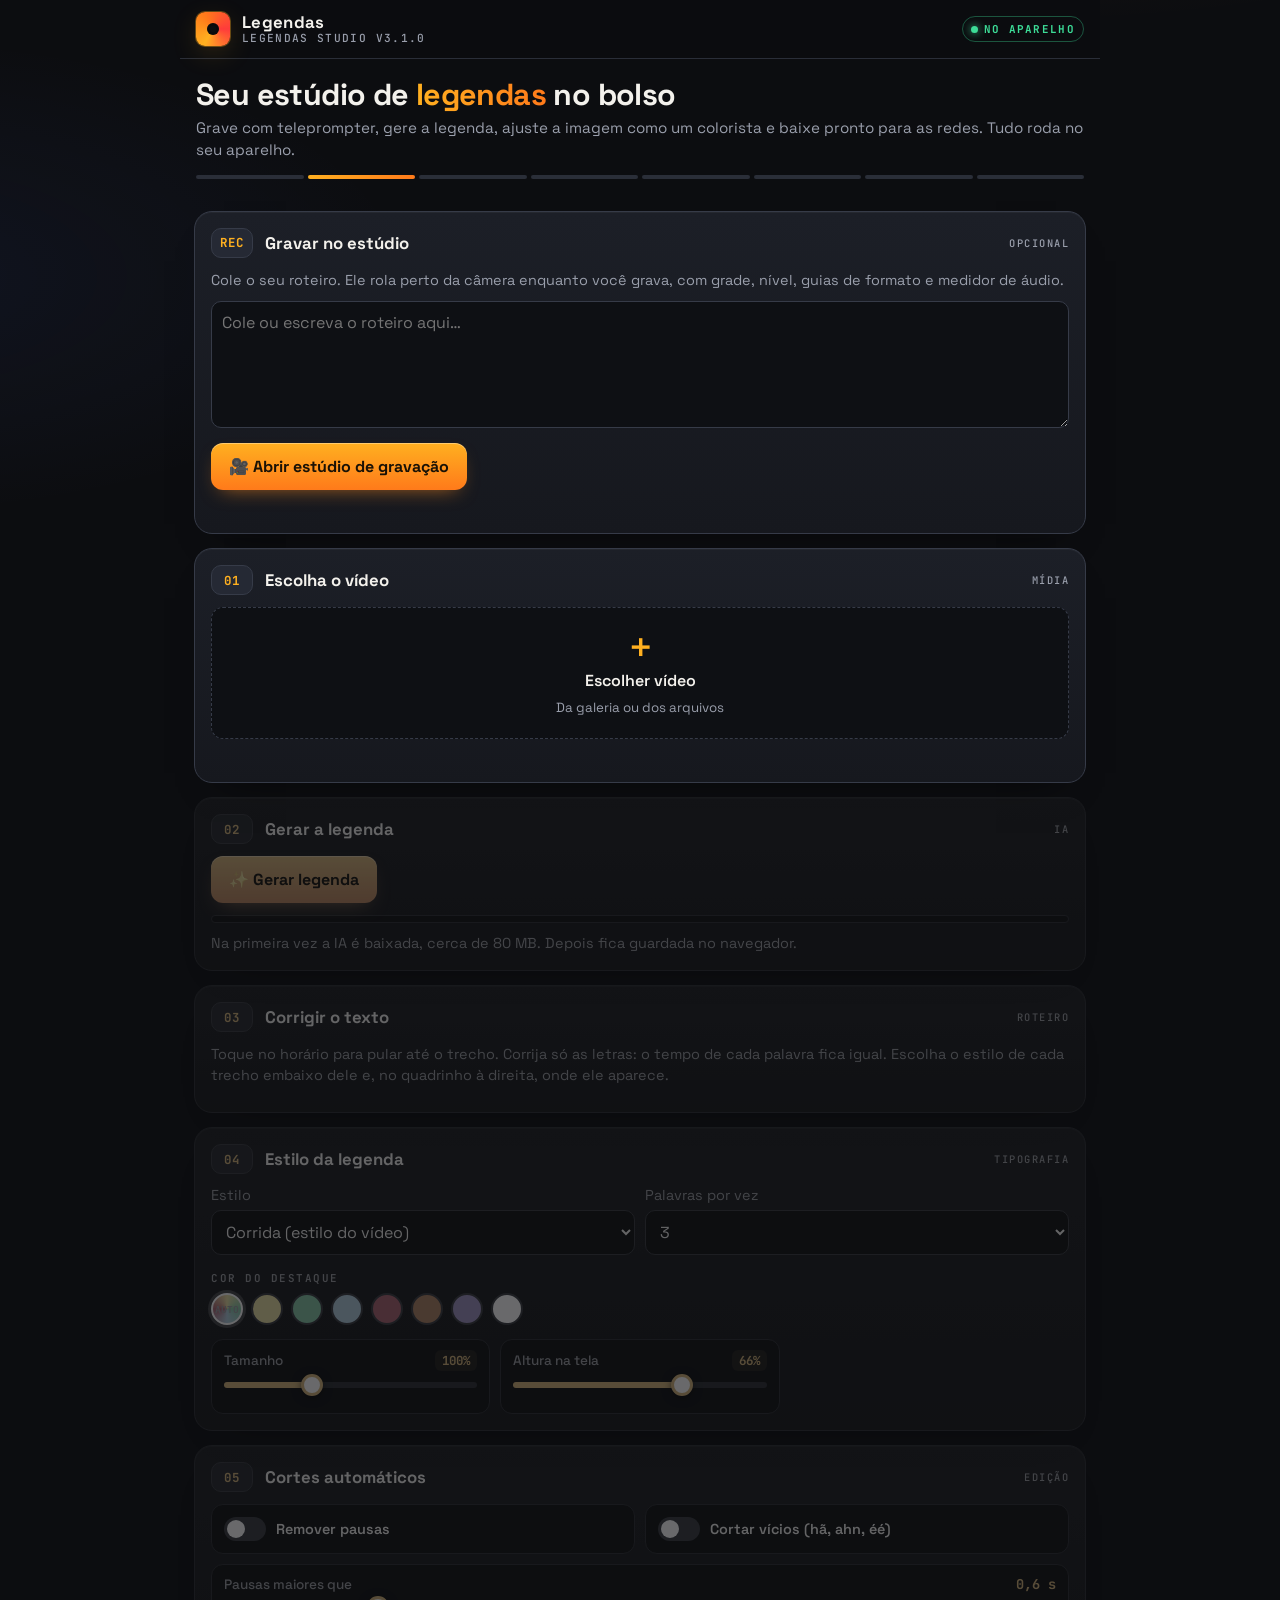
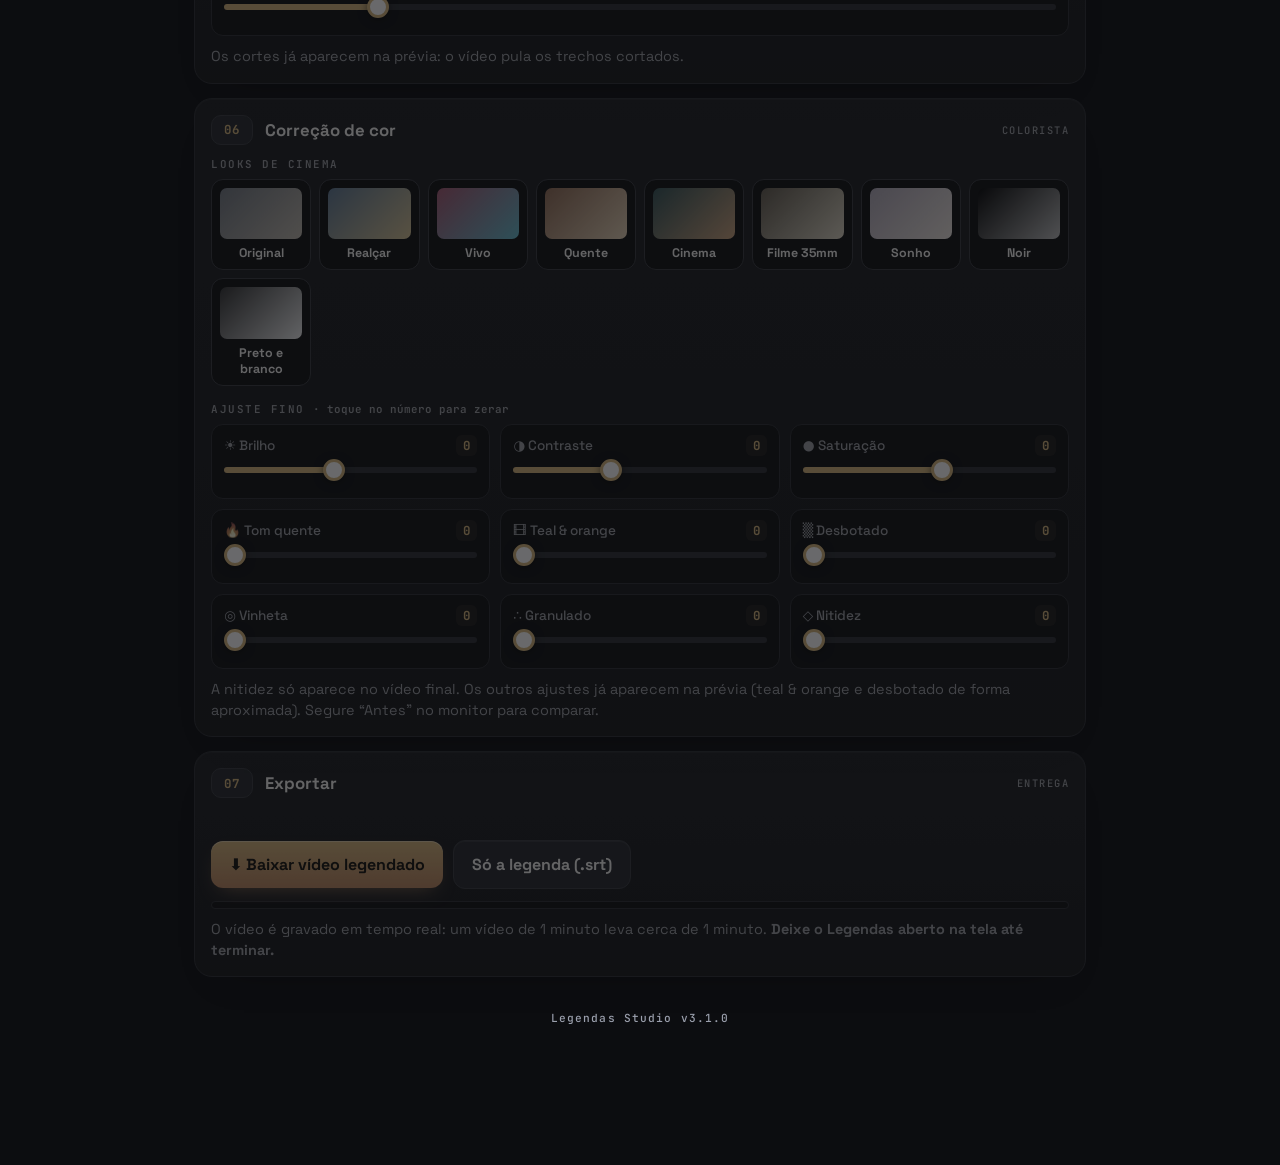
==== legendas/index.html @ b8e0fdf7 "v2.0.0: app focado em acompanhar os vídeos das clientes; cópia do Legendas que recebe o roteiro por " ====
<!DOCTYPE html>
<html lang="pt-BR">
<head>
<meta charset="UTF-8">
<meta name="viewport" content="width=device-width, initial-scale=1">
<title>Legendas Studio — legenda automática e estúdio de gravação</title>
<link rel="manifest" href="manifest.webmanifest">
<meta name="theme-color" content="#0c0d10">
<link rel="icon" type="image/png" href="icon-192.png">
<link rel="apple-touch-icon" href="apple-touch-icon.png">
<meta name="apple-mobile-web-app-capable" content="yes">
<meta name="mobile-web-app-capable" content="yes">
<meta name="apple-mobile-web-app-title" content="Legendas">
<link rel="preconnect" href="https://fonts.googleapis.com"><link rel="preconnect" href="https://fonts.gstatic.com" crossorigin>
<link href="https://fonts.googleapis.com/css2?family=Montserrat:wght@300;500;800;900&family=Playfair+Display:ital,wght@1,700&family=Bangers&display=swap" rel="stylesheet">
<link href="https://fonts.googleapis.com/css2?family=Space+Grotesk:wght@400;500;600;700&family=JetBrains+Mono:wght@500;700&display=swap" rel="stylesheet">
<style>
  :root{
    --bg:#0c0d10;--bg2:#121419;--card:#16181e;--card2:#1c1f27;--line:#2a2e38;--line2:#363b48;
    --txt:#f3f1ec;--mut:#9a9fac;--acc:#ffb020;--acc2:#ff7a1a;--rec:#ff3b3b;--ok:#3ddc97;--warn:#ffc65c;
    --deep:#0e1014;--sec:#252934;--glow:0 0 0 1px rgba(255,176,32,.35),0 8px 30px -8px rgba(255,176,32,.45);
    --mono:"JetBrains Mono",ui-monospace,monospace;--ui:"Space Grotesk",system-ui,sans-serif;
  }
  *{box-sizing:border-box;-webkit-tap-highlight-color:transparent}
  [hidden]{display:none !important}
  html{background:var(--bg)}
  body{margin:0;font-family:var(--ui);color:var(--txt);min-height:100vh;
    background:radial-gradient(1200px 500px at 80% -10%,rgba(255,140,30,.10),transparent 60%),radial-gradient(900px 400px at -10% 10%,rgba(80,120,255,.07),transparent 60%),var(--bg)}
  main{max-width:920px;margin:0 auto;padding:0 14px 120px}
  /* barra superior */
  .appbar{position:sticky;top:0;z-index:20;margin:0 -14px 14px;padding:12px 16px;display:flex;align-items:center;gap:12px;
    background:rgba(12,13,16,.82);backdrop-filter:blur(14px);-webkit-backdrop-filter:blur(14px);border-bottom:1px solid var(--line)}
  .logo{width:34px;height:34px;border-radius:9px;background:conic-gradient(from 210deg,var(--acc),var(--acc2),var(--rec),var(--acc));display:grid;place-items:center;box-shadow:var(--glow)}
  .logo i{width:12px;height:12px;border-radius:50%;background:var(--bg);box-shadow:0 0 0 3px rgba(0,0,0,.25) inset}
  .brand{flex:1;line-height:1.1}
  .brand b{font-size:1.05rem;letter-spacing:.02em}
  .brand small{display:block;color:var(--mut);font:500 .7rem var(--mono);letter-spacing:.12em;text-transform:uppercase}
  .live{font:700 .68rem var(--mono);letter-spacing:.12em;color:var(--ok);border:1px solid rgba(61,220,151,.35);padding:5px 8px;border-radius:999px;display:flex;gap:6px;align-items:center}
  .live:before{content:"";width:7px;height:7px;border-radius:50%;background:var(--ok);box-shadow:0 0 8px var(--ok)}
  .hero{padding:6px 2px 14px}
  .aviso{margin:0 0 8px;font-size:1rem;font-weight:600;color:var(--warn)}
  h1{font-size:1.9rem;line-height:1.05;margin:0 0 6px;letter-spacing:-.02em}
  h1 span{background:linear-gradient(90deg,var(--acc),var(--acc2));-webkit-background-clip:text;background-clip:text;color:transparent}
  .sub{color:var(--mut);margin:0;font-size:.95rem;line-height:1.45}
  /* linha do tempo das etapas */
  .rail{display:flex;gap:4px;margin:14px 0 18px}
  .rail i{flex:1;height:4px;border-radius:4px;background:var(--line);transition:background .4s}
  .rail i.on{background:linear-gradient(90deg,var(--acc),var(--acc2))}
  .rail i.ok{background:var(--ok)}
  /* cartões */
  .card{position:relative;background:linear-gradient(180deg,var(--card2),var(--card));border:1px solid var(--line);border-radius:18px;padding:16px;margin-bottom:14px;
    box-shadow:0 1px 0 rgba(255,255,255,.04) inset,0 20px 40px -30px rgba(0,0,0,.9);transition:opacity .3s,transform .3s,border-color .3s}
  .card:not(.locked):not(.done){border-color:var(--line2)}
  .step{display:flex;align-items:center;gap:12px;font-weight:700;font-size:1.05rem;margin-bottom:12px}
  .num{background:var(--sec);color:var(--acc);border:1px solid var(--line2);border-radius:10px;min-width:42px;height:30px;padding:0 8px;display:grid;place-items:center;font:700 .78rem var(--mono);letter-spacing:.06em;flex:none}
  .step em{margin-left:auto;font:500 .65rem var(--mono);letter-spacing:.14em;color:var(--mut);font-style:normal;text-transform:uppercase}
  .done .num{background:rgba(61,220,151,.12);color:var(--ok);border-color:rgba(61,220,151,.35)}
  .done .step em{color:var(--ok)}
  .locked{opacity:.38;pointer-events:none;filter:saturate(.4)}
  /* botões */
  button,.filebtn{font-family:var(--ui);background:linear-gradient(180deg,var(--acc),var(--acc2));color:#1a1206;border:0;border-radius:12px;padding:13px 18px;font-size:1rem;font-weight:700;cursor:pointer;display:inline-flex;align-items:center;gap:8px;justify-content:center;
    box-shadow:0 8px 20px -10px rgba(255,140,30,.7),0 1px 0 rgba(255,255,255,.35) inset;transition:transform .12s,filter .2s}
  button:active,.filebtn:active{transform:scale(.97)}
  button.sec{background:var(--sec);color:var(--txt);box-shadow:0 1px 0 rgba(255,255,255,.06) inset;border:1px solid var(--line2)}
  button.ghost{background:transparent;color:var(--mut);border:1px solid var(--line2);box-shadow:none;padding:8px 12px;font-size:.85rem}
  button:disabled{opacity:.5;cursor:default}
  .filebtn{width:100%;padding:22px;border:1.5px dashed var(--line2);background:var(--deep);color:var(--txt);box-shadow:none;flex-direction:column;font-weight:600}
  .filebtn b{font-size:2rem;line-height:1;color:var(--acc)}
  .filebtn small{color:var(--mut);font-weight:400}
  input[type=file]{display:none}
  select{font-family:var(--ui);background:var(--deep);color:var(--txt);border:1px solid var(--line2);border-radius:10px;padding:10px;font-size:1rem;width:100%;margin-top:6px}
  /* sliders personalizados */
  input[type=range]{-webkit-appearance:none;appearance:none;background:transparent;height:28px;width:100%;margin:0}
  input[type=range]::-webkit-slider-runnable-track{height:6px;border-radius:6px;background:linear-gradient(90deg,var(--acc) 0 var(--p,50%),var(--line) var(--p,50%) 100%)}
  input[type=range]::-moz-range-track{height:6px;border-radius:6px;background:linear-gradient(90deg,var(--acc) 0 var(--p,50%),var(--line) var(--p,50%) 100%)}
  input[type=range]::-webkit-slider-thumb{-webkit-appearance:none;width:22px;height:22px;margin-top:-8px;border-radius:50%;background:#fff;border:3px solid var(--acc);box-shadow:0 2px 8px rgba(0,0,0,.6)}
  input[type=range]::-moz-range-thumb{width:16px;height:16px;border-radius:50%;background:#fff;border:3px solid var(--acc)}
  .ctl{display:block;background:var(--deep);border:1px solid var(--line);border-radius:12px;padding:10px 12px}
  .ctl .hd{display:flex;justify-content:space-between;align-items:center;font-size:.85rem;color:var(--mut);font-weight:500}
  .ctl output{font:700 .78rem var(--mono);color:var(--acc);background:rgba(255,176,32,.08);padding:2px 7px;border-radius:6px;cursor:pointer}
  .grid2{display:grid;grid-template-columns:repeat(auto-fill,minmax(220px,1fr));gap:10px}
  .row{display:flex;flex-wrap:wrap;gap:10px;align-items:center}
  label{color:var(--mut);font-size:.9rem}
  .fld{display:block;flex:1;min-width:140px}
  /* monitor */
  .stage{position:relative;background:#000;border-radius:14px;overflow:hidden;margin-top:14px;border:1px solid var(--line2)}
  video{width:100%;display:block;max-height:60vh}
  #capCv,.ovl{position:absolute;pointer-events:none}
  .monbar{display:flex;gap:6px;flex-wrap:wrap;margin-top:10px}
  .chip{font:600 .72rem var(--mono);letter-spacing:.06em;text-transform:uppercase;background:var(--deep);color:var(--mut);border:1px solid var(--line2);border-radius:999px;padding:8px 11px;box-shadow:none}
  .chip.sel{color:#1a1206;background:var(--acc);border-color:var(--acc)}
  .chip.hold{color:var(--txt)}
  .tc{position:absolute;left:10px;top:10px;font:700 .75rem var(--mono);background:rgba(0,0,0,.6);color:#fff;padding:4px 8px;border-radius:6px;pointer-events:none;letter-spacing:.06em}
  #histo{position:absolute;right:10px;top:10px;width:120px;height:56px;background:rgba(0,0,0,.55);border-radius:6px;pointer-events:none;border:1px solid rgba(255,255,255,.12)}
  .g3{background-image:linear-gradient(90deg,transparent calc(33.33% - .5px),rgba(255,255,255,.45) calc(33.33% - .5px) calc(33.33% + .5px),transparent 0,transparent calc(66.66% - .5px),rgba(255,255,255,.45) calc(66.66% - .5px) calc(66.66% + .5px),transparent 0),
    linear-gradient(transparent calc(33.33% - .5px),rgba(255,255,255,.45) calc(33.33% - .5px) calc(33.33% + .5px),transparent 0,transparent calc(66.66% - .5px),rgba(255,255,255,.45) calc(66.66% - .5px) calc(66.66% + .5px),transparent 0)}
  .safe:before,.safe:after{content:"";position:absolute;border:1px dashed rgba(255,255,255,.5)}
  .safe:before{inset:5%}.safe:after{inset:10%;border-color:rgba(255,176,32,.6)}
  .social{background:linear-gradient(90deg,transparent 84%,rgba(255,59,59,.28) 84%),linear-gradient(transparent 80%,rgba(255,59,59,.28) 80%),linear-gradient(rgba(255,59,59,.2) 0 9%,transparent 9%)}
  .social span{position:absolute;right:2%;bottom:2%;font:700 9px var(--mono);color:#fff;background:rgba(255,59,59,.8);padding:2px 5px;border-radius:4px}
  #fxVig{background:radial-gradient(ellipse at center,transparent 45%,rgba(0,0,0,.9) 100%)}
  #fxFade{background:#3a3a3a;mix-blend-mode:lighten}
  #fxTone{background:linear-gradient(180deg,#ff9a3c,#00a6b4);mix-blend-mode:soft-light}
  #fxGrain{mix-blend-mode:overlay}
  /* trechos */
  .seg{display:grid;grid-template-columns:auto 1fr auto !important;gap:10px;align-items:start;padding:10px;border:1px solid transparent;border-radius:12px;margin-bottom:4px;transition:background .2s,border-color .2s}
  .seg.on{background:rgba(255,176,32,.06);border-color:rgba(255,176,32,.3)}
  .seg.on textarea{border-color:var(--acc)}
  .t{color:var(--acc);font:700 .75rem var(--mono);background:rgba(255,176,32,.08);padding:6px 7px;border-radius:7px;box-shadow:none;border:0}
  .segStyle{margin-top:6px;font-size:.82rem;padding:6px;color:var(--mut)}
  .segStyle.own{color:#fff;border-color:var(--acc)}
  .pq{display:grid;grid-template-columns:repeat(3,14px);grid-template-rows:repeat(3,18px);gap:2px;padding:3px;border:1px solid var(--line2);border-radius:7px;background:var(--deep)}
  .pq b{background:var(--sec);border-radius:2px;cursor:pointer}
  .pq b.sel{background:var(--acc)}
  .pq.padrao b.mid{background:#6a5530}
  #segs{max-height:52vh;overflow:auto;margin:0 -6px;padding:0 6px}
  textarea{width:100%;background:var(--deep);color:var(--txt);border:1px solid var(--line2);border-radius:10px;padding:10px;font-size:1rem;font-family:inherit;resize:vertical;min-height:2.6em}
  textarea:focus,select:focus{outline:none;border-color:var(--acc);box-shadow:0 0 0 3px rgba(255,176,32,.15)}
  /* progresso */
  .bar{height:8px;background:var(--deep);border-radius:8px;overflow:hidden;margin-top:12px;border:1px solid var(--line)}
  .bar i{display:block;height:100%;width:0;background:linear-gradient(90deg,var(--acc),var(--acc2));transition:width .2s;box-shadow:0 0 12px var(--acc)}
  .msg{color:var(--mut);margin-top:10px;font-size:.9rem;min-height:1.2em;line-height:1.45}
  .warn{color:var(--warn)}
  label.chk{display:flex;align-items:center;gap:10px;color:var(--txt);font-weight:600;background:var(--deep);border:1px solid var(--line);border-radius:12px;padding:12px;flex:1;min-width:220px}
  label.chk input{appearance:none;-webkit-appearance:none;width:42px;height:24px;border-radius:24px;background:var(--line2);position:relative;transition:background .2s;flex:none;margin:0}
  label.chk input:after{content:"";position:absolute;top:3px;left:3px;width:18px;height:18px;border-radius:50%;background:#fff;transition:transform .2s}
  label.chk input:checked{background:var(--acc)}
  label.chk input:checked:after{transform:translateX(18px)}
  /* looks */
  #presets{display:grid;grid-template-columns:repeat(auto-fill,minmax(92px,1fr));gap:8px}
  button.pre{flex-direction:column;padding:8px;font-size:.78rem;gap:6px;background:var(--deep);border:1px solid var(--line2);color:var(--txt);box-shadow:none}
  button.pre:before{content:"";display:block;width:100%;aspect-ratio:16/10;border-radius:7px;background:var(--sw,linear-gradient(135deg,#555,#999))}
  button.pre.sel{border-color:var(--acc);box-shadow:var(--glow);background:var(--deep);color:var(--acc)}
  .sw{display:flex;gap:8px;flex-wrap:wrap;margin-top:8px}
  .sw b{width:32px;height:32px;border-radius:50%;cursor:pointer;border:2px solid var(--line2);display:grid;place-items:center;font:700 .6rem var(--mono);color:var(--mut)}
  .sw b.sel{border-color:#fff;box-shadow:0 0 0 3px rgba(255,255,255,.18)}
  .sect{font:600 .68rem var(--mono);letter-spacing:.14em;text-transform:uppercase;color:var(--mut);margin:16px 0 8px}
  #recover{margin-top:10px;background:var(--ok);width:100%}
  footer{color:var(--mut);text-align:center;font:500 .7rem var(--mono);letter-spacing:.1em;padding:20px}
  /* ===== estúdio / teleprompter ===== */
  #tp{position:fixed;inset:0;background:#000;z-index:50;display:none;font-family:var(--ui)}
  #tp.open{display:block}
  #tpCam{position:absolute;inset:0;width:100%;height:100%;object-fit:cover;transform:scaleX(-1);max-height:none;transition:filter .2s}
  #tp.nomirror #tpCam{transform:none}
  #tp:after{content:"";position:absolute;inset:0;border:0 solid var(--rec);pointer-events:none;transition:border-width .2s}
  #tp.rec:after{border-width:5px;box-shadow:inset 0 0 40px rgba(255,59,59,.4)}
  #tpGuides{position:absolute;inset:0;pointer-events:none}
  #tpFrame{position:absolute;left:50%;top:50%;transform:translate(-50%,-50%);border:2px solid rgba(255,176,32,.9);box-shadow:0 0 0 100vmax rgba(0,0,0,.45);display:none;pointer-events:none}
  #tpLevel{position:absolute;left:50%;top:62%;width:46%;height:0;border-top:2px solid rgba(255,255,255,.7);transform:translateX(-50%);display:none;pointer-events:none;transition:border-color .2s}
  #tpLevel.ok{border-color:var(--ok);box-shadow:0 0 10px var(--ok)}
  #tpLevel:before{content:"";position:absolute;left:-14px;right:-14px;top:-2px;border-top:2px dashed rgba(255,255,255,.25)}
  #tpView{position:absolute;left:0;right:0;top:0;height:42%;overflow:hidden;background:linear-gradient(rgba(0,0,0,.82) 70%,rgba(0,0,0,0));cursor:pointer}
  #tpText{position:absolute;left:6%;right:6%;top:0;color:#fff;font-weight:700;line-height:1.35;white-space:pre-wrap;will-change:transform}
  #tp.tpmirror #tpText{transform-origin:center}
  #tpLine{position:absolute;left:0;right:0;top:30%;border-top:2px solid rgba(255,176,32,.9);pointer-events:none}
  #tpLine:before{content:"";position:absolute;left:0;top:-7px;border:6px solid transparent;border-left:10px solid var(--acc)}
  .hud{position:absolute;left:10px;right:10px;top:43%;display:flex;justify-content:space-between;align-items:center;pointer-events:none;gap:8px}
  .hud .pill{font:700 .72rem var(--mono);background:rgba(0,0,0,.55);backdrop-filter:blur(8px);color:#fff;padding:6px 9px;border-radius:8px;letter-spacing:.06em;display:flex;align-items:center;gap:6px}
  #tpTime{position:static;transform:none;color:#fff;background:var(--rec);padding:6px 10px;border-radius:8px;font:700 .8rem var(--mono);display:none}
  #tpTime:before{content:"● REC ";animation:blink 1s steps(2) infinite}
  @keyframes blink{50%{opacity:.2}}
  #tpVu{display:flex;gap:2px;align-items:flex-end;height:14px}
  #tpVu i{width:4px;background:var(--ok);border-radius:1px;height:20%;transition:height .06s}
  #tpVu i:nth-child(n+7){background:var(--warn)}#tpVu i:nth-child(n+9){background:var(--rec)}
  #tpCount{position:absolute;inset:0;display:none;place-items:center;font:900 32vmin var(--ui);color:#fff;text-shadow:0 0 40px rgba(0,0,0,.8);pointer-events:none}
  #tpBar{position:absolute;left:0;right:0;bottom:0;padding:14px 18px calc(18px + env(safe-area-inset-bottom));display:grid;grid-template-columns:1fr auto 1fr;align-items:center;background:linear-gradient(rgba(0,0,0,0),rgba(0,0,0,.85) 45%)}
  .rnd{width:52px;height:52px;border-radius:50%;padding:0;background:rgba(255,255,255,.12);backdrop-filter:blur(10px);color:#fff;font-size:1.3rem;box-shadow:none;border:1px solid rgba(255,255,255,.18)}
  .rnd.sel{background:var(--acc);color:#1a1206}
  .side{display:flex;gap:10px}.side.r{justify-content:flex-end}
  #tpRec{width:78px;height:78px;border-radius:50%;padding:0;font-size:0;background:transparent;border:4px solid #fff;box-shadow:none;position:relative}
  #tpRec:after{content:"";position:absolute;inset:6px;border-radius:50%;background:var(--rec);transition:all .2s}
  #tpRec.on:after{inset:20px;border-radius:6px}
  #tpRec.on{background:transparent;color:transparent}
  #tpSheet{position:absolute;left:10px;right:10px;bottom:118px;max-height:46vh;overflow:auto;background:rgba(18,20,25,.92);backdrop-filter:blur(16px);border:1px solid var(--line2);border-radius:18px;padding:14px;display:none}
  #tpSheet.open{display:block}
  #tpSheet .ctl{background:rgba(0,0,0,.3)}
  #tpSheet .grid2{grid-template-columns:1fr 1fr}
  #tpDone{position:absolute;inset:0;background:rgba(8,9,12,.95);display:none;flex-direction:column;align-items:center;justify-content:center;gap:14px;padding:20px}
  #tpDone video{max-height:55vh;width:auto;max-width:100%;border-radius:14px;border:1px solid var(--line2)}
  #tpDone .row{justify-content:center}
</style>

</head>
<body>
<main>
  <header class="appbar">
    <div class="logo"><i></i></div>
    <div class="brand"><b>Legendas</b><small data-versao>Studio</small></div>
    <span class="live">NO APARELHO</span>
  </header>

  <div class="hero">
    <h1>Seu estúdio de <span>legendas</span> no bolso</h1>
    <p class="sub">Grave com teleprompter, gere a legenda, ajuste a imagem como um colorista e baixe pronto para as redes. Tudo roda no seu aparelho.</p>
    <div class="rail" id="rail"><i></i><i></i><i></i><i></i><i></i><i></i><i></i><i></i></div>
  </div>

  <section class="card" id="c0">
    <div class="step"><span class="num">REC</span> Gravar no estúdio <em>Opcional</em></div>
    <div class="msg" style="margin-top:0;margin-bottom:10px">Cole o seu roteiro. Ele rola perto da câmera enquanto você grava, com grade, nível, guias de formato e medidor de áudio.</div>
    <textarea id="tpScript" rows="5" placeholder="Cole ou escreva o roteiro aqui…"></textarea>
    <div class="row" style="margin-top:10px"><button id="tpOpen">🎥 Abrir estúdio de gravação</button><span class="msg" id="tpWords" style="margin:0"></span></div>
    <div class="msg" id="m0"></div>
  </section>

  <section class="card" id="c1">
    <div class="step"><span class="num">01</span> Escolha o vídeo <em>Mídia</em></div>
    <label class="filebtn" for="file"><b>＋</b>Escolher vídeo<small>Da galeria ou dos arquivos</small></label>
    <input type="file" id="file" accept="video/*">
    <div class="msg" id="m1"></div>
    <button id="recover" hidden>Recuperar a legenda que você já fez neste vídeo</button>
    <div class="stage" id="stage" hidden>
      <video id="vid" controls playsinline></video>
      <div class="ovl" id="fxTone"></div>
      <div class="ovl" id="fxFade"></div>
      <div class="ovl" id="fxVig"></div>
      <canvas class="ovl" id="fxGrain" width="160" height="160"></canvas>
      <div class="ovl g3" id="ovGrid" hidden></div>
      <div class="ovl safe" id="ovSafe" hidden></div>
      <div class="ovl social" id="ovSocial" hidden><span>ÁREA DOS BOTÕES DA REDE</span></div>
      <canvas id="capCv"></canvas>
      <div class="tc" id="tc">00:00:00:00</div>
      <canvas id="histo" width="120" height="56" hidden></canvas>
    </div>
    <div class="monbar" id="monbar" hidden>
      <button class="chip" data-ov="ovGrid">Grade</button>
      <button class="chip" data-ov="ovSafe">Área segura</button>
      <button class="chip" data-ov="ovSocial">Zona das redes</button>
      <button class="chip" data-ov="histo">Histograma</button>
      <button class="chip hold" id="cmpBtn">◐ Segure: antes</button>
      <button class="chip" id="frameBtn">📸 Foto do quadro</button>
    </div>
  </section>

  <section class="card locked" id="c2">
    <div class="step"><span class="num">02</span> Gerar a legenda <em>IA</em></div>
    <div class="row">
      <input type="hidden" id="model" value="onnx-community/whisper-base_timestamped">
      <button id="go">✨ Gerar legenda</button>
    </div>
    <div class="bar"><i id="bar"></i></div>
    <div class="msg" id="m2">Na primeira vez a IA é baixada, cerca de 80 MB. Depois fica guardada no navegador.</div>
  </section>

  <section class="card locked" id="c3">
    <div class="step"><span class="num">03</span> Corrigir o texto <em>Roteiro</em></div>
    <div class="msg" style="margin-top:0;margin-bottom:10px">Toque no horário para pular até o trecho. Corrija só as letras: o tempo de cada palavra fica igual. Escolha o estilo de cada trecho embaixo dele e, no quadrinho à direita, onde ele aparece.</div>
    <div id="segs"></div>
  </section>

  <section class="card locked" id="c4">
    <div class="step"><span class="num">04</span> Estilo da legenda <em>Tipografia</em></div>
    <div class="row">
      <label class="fld">Estilo <select id="style"></select></label>
      <label class="fld">Palavras por vez
        <select id="per"><option>1</option><option>2</option><option selected>3</option><option>4</option><option>6</option></select>
      </label>
    </div>
    <div class="sect">Cor do destaque</div>
    <select id="accent" hidden>
      <option value="">Do estilo</option><option value="#ffe14d">Amarelo</option><option value="#3ee08f">Verde</option>
      <option value="#8fd3ff">Azul</option><option value="#ff4d6d">Rosa</option><option value="#e8782a">Laranja</option>
      <option value="#a98bff">Roxo</option><option value="#ffffff">Branco</option>
    </select>
    <div class="sw" id="accentSw"></div>
    <div class="grid2" style="margin-top:14px">
      <label class="ctl"><span class="hd">Tamanho <output></output></span><input type="range" id="size" min="50" max="200" value="100" data-u="%"></label>
      <label class="ctl"><span class="hd">Altura na tela <output></output></span><input type="range" id="pos" min="10" max="92" value="66" data-u="%"></label>
    </div>
  </section>

  <section class="card locked" id="c5">
    <div class="step"><span class="num">05</span> Cortes automáticos <em>Edição</em></div>
    <div class="row">
      <label class="chk"><input type="checkbox" id="cutPause"> Remover pausas</label>
      <label class="chk"><input type="checkbox" id="cutFill"> Cortar vícios (hã, ahn, éé)</label>
    </div>
    <label class="ctl" style="margin-top:10px"><span class="hd">Pausas maiores que <b id="cutThrTxt" style="color:var(--acc);font-family:var(--mono)">0,6 s</b></span><input type="range" id="cutThr" min="3" max="20" value="6"></label>
    <div class="msg" id="m5">Os cortes já aparecem na prévia: o vídeo pula os trechos cortados.</div>
  </section>

  <section class="card locked" id="c6">
    <div class="step"><span class="num">06</span> Correção de cor <em>Colorista</em></div>
    <div class="sect" style="margin-top:0">Looks de cinema</div>
    <div id="presets">
      <button class="pre" data-p="natural" style="--sw:linear-gradient(135deg,#6b7a8f,#c9b79c)">Original</button>
      <button class="pre" data-p="auto" style="--sw:linear-gradient(135deg,#3f7fbf,#f2c14e)">Realçar</button>
      <button class="pre" data-p="vivo" style="--sw:linear-gradient(135deg,#ff3d7f,#00d4ff)">Vivo</button>
      <button class="pre" data-p="quente" style="--sw:linear-gradient(135deg,#c0632b,#ffd08a)">Quente</button>
      <button class="pre" data-p="cinema" style="--sw:linear-gradient(135deg,#0f5d66,#ff9a3c)">Cinema</button>
      <button class="pre" data-p="filme" style="--sw:linear-gradient(135deg,#6e5a3c,#e8d6a8)">Filme 35mm</button>
      <button class="pre" data-p="sonho" style="--sw:linear-gradient(135deg,#b8a5c9,#f6e3d3)">Sonho</button>
      <button class="pre" data-p="noir" style="--sw:linear-gradient(135deg,#050505,#bdbdbd)">Noir</button>
      <button class="pre" data-p="pb" style="--sw:linear-gradient(135deg,#333,#eee)">Preto e branco</button>
    </div>
    <div class="sect">Ajuste fino <span style="text-transform:none;letter-spacing:0">· toque no número para zerar</span></div>
    <div class="grid2">
      <label class="ctl"><span class="hd">☀ Brilho <output></output></span><input type="range" id="fxB" min="70" max="140" value="100" data-z="100"></label>
      <label class="ctl"><span class="hd">◑ Contraste <output></output></span><input type="range" id="fxC" min="70" max="150" value="100" data-z="100"></label>
      <label class="ctl"><span class="hd">● Saturação <output></output></span><input type="range" id="fxS" min="0" max="180" value="100" data-z="100"></label>
      <label class="ctl"><span class="hd">🔥 Tom quente <output></output></span><input type="range" id="fxW" min="0" max="40" value="0" data-z="0"></label>
      <label class="ctl"><span class="hd">🎞 Teal &amp; orange <output></output></span><input type="range" id="fxT" min="0" max="100" value="0" data-z="0"></label>
      <label class="ctl"><span class="hd">▒ Desbotado <output></output></span><input type="range" id="fxF" min="0" max="100" value="0" data-z="0"></label>
      <label class="ctl"><span class="hd">◎ Vinheta <output></output></span><input type="range" id="fxV" min="0" max="100" value="0" data-z="0"></label>
      <label class="ctl"><span class="hd">∴ Granulado <output></output></span><input type="range" id="fxG" min="0" max="100" value="0" data-z="0"></label>
      <label class="ctl"><span class="hd">◇ Nitidez <output></output></span><input type="range" id="fxN" min="0" max="100" value="0" data-z="0"></label>
    </div>
    <div class="msg">A nitidez só aparece no vídeo final. Os outros ajustes já aparecem na prévia (teal &amp; orange e desbotado de forma aproximada). Segure “Antes” no monitor para comparar.</div>
  </section>

  <section class="card locked" id="c7">
    <div class="step"><span class="num">07</span> Exportar <em>Entrega</em></div>
    <div class="msg" id="mDur" style="margin-top:0"></div>
    <div class="row" style="margin-top:12px">
      <button id="exp">⬇ Baixar vídeo legendado</button>
      <button id="srt" class="sec">Só a legenda (.srt)</button>
      <button id="saveVid" hidden style="background:var(--ok)">Salvar vídeo no aparelho</button>
    </div>
    <div class="bar"><i id="bar2"></i></div>
    <div class="msg" id="m4">O vídeo é gravado em tempo real: um vídeo de 1 minuto leva cerca de 1 minuto. <b>Deixe o Legendas aberto na tela até terminar.</b></div>
  </section>
  <footer data-versao>Legendas</footer>
</main>

<div id="tp">
  <video id="tpCam" autoplay playsinline muted></video>
  <div id="tpGuides" class=""></div>
  <div id="tpFrame"></div>
  <div id="tpLevel"></div>
  <div id="tpView"><div id="tpText"></div><div id="tpLine"></div></div>
  <div class="hud">
    <div class="pill" id="tpRes">— · CÂM</div>
    <div id="tpTime">0:00</div>
    <div class="pill"><span>MIC</span><span id="tpVu"><i></i><i></i><i></i><i></i><i></i><i></i><i></i><i></i><i></i><i></i></span></div>
  </div>
  <div id="tpCount"></div>
  <div id="tpSheet">
    <div class="sect" style="margin-top:0">Teleprompter</div>
    <div class="grid2">
      <label class="ctl"><span class="hd">Velocidade <output></output></span><input type="range" id="tpSpeed" min="10" max="120" value="40"></label>
      <label class="ctl"><span class="hd">Letra <output></output></span><input type="range" id="tpSize" min="20" max="80" value="40" data-u="px"></label>
    </div>
    <div class="sect">Contagem antes de gravar</div>
    <div class="row" id="tpDelay">
      <button class="chip" data-d="0">Sem</button><button class="chip sel" data-d="3">3 s</button><button class="chip" data-d="5">5 s</button><button class="chip" data-d="10">10 s</button>
    </div>
    <div class="sect">Guias de enquadramento</div>
    <div class="row" id="tpAspect">
      <button class="chip sel" data-a="0">Livre</button><button class="chip" data-a="0.5625">9:16</button><button class="chip" data-a="0.8">4:5</button><button class="chip" data-a="1">1:1</button><button class="chip" data-a="1.7778">16:9</button>
    </div>
    <div class="row" style="margin-top:8px">
      <button class="chip" id="tpGridBtn">Grade 3×3</button><button class="chip" id="tpLevelBtn">Nível</button><button class="chip" id="tpMirrorBtn">Espelho da tela</button>
    </div>
    <div class="sect">Câmera</div>
    <div class="grid2">
      <label class="ctl" id="tpZoomW" hidden><span class="hd">Zoom <output></output></span><input type="range" id="tpZoom" min="1" max="1" step="0.1" value="1" data-u="×"></label>
      <label class="ctl" id="tpExpW" hidden><span class="hd">Exposição <output></output></span><input type="range" id="tpExp" min="0" max="0" step="0.1" value="0"></label>
      <label class="ctl"><span class="hd">Luz suave (prévia) <output></output></span><input type="range" id="tpBeauty" min="0" max="100" value="0" data-u="%"></label>
    </div>
    <div class="row" style="margin-top:8px"><button class="chip" id="tpTorch" hidden>🔦 Lanterna</button><button class="chip" id="tpBack">↺ Texto do início</button></div>
  </div>
  <div id="tpBar">
    <div class="side"><button class="rnd" id="tpClose" title="Fechar">✕</button><button class="rnd" id="tpFlip" title="Virar câmera">⟲</button></div>
    <button id="tpRec">● Gravar</button>
    <div class="side r"><button class="rnd" id="tpSetBtn" title="Ajustes">⚙</button></div>
  </div>
  <div id="tpDone">
    <div id="tpDoneMsg" style="color:#fff;font-weight:700;text-align:center">Gravação pronta. Salve no celular antes de seguir.</div>
    <video id="tpPreview" controls playsinline></video>
    <div class="row">
      <button id="tpSave" style="background:var(--ok);font-size:1.1rem;padding:14px 22px">Salvar no celular</button>
      <button id="tpUse">Usar este vídeo para legendar</button>
      <button id="tpAgain" class="sec">Gravar de novo</button>
      <button id="tpExit" class="sec">Sair do estúdio</button>
    </div>
  </div>
</div>

<script>
const $ = id => document.getElementById(id);
const vid = $('vid'), capCv = $('capCv');
let file = null, url = null;
let words = [];   // [{w, start, end}] — lista única de palavras com tempo
let groups = [];  // legendas montadas a partir das palavras

function unlock(id){ $(id).classList.remove('locked'); }
function done(id){ $(id).classList.add('done'); }
function fmt(s){ const m=Math.floor(s/60), x=(s%60).toFixed(1).padStart(4,'0'); return m+':'+x; }

// ================= ESTILOS =================
// pos = altura da linha da legenda (0 topo, 1 base)
const STYLES = {
  corrida: { name:'Corrida (estilo do vídeo)', font:'Montserrat', weight:500, upper:true, spacing:0.08,
             color:'#ffffff', active:'#8fd3ff', shadow:'rgba(0,0,0,.55)', pos:0.66, size:3.2 },
  pop:     { name:'Pop amarelo', font:'Montserrat', weight:900, upper:true, spacing:0,
             color:'#ffffff', active:'#ffe14d', stroke:'#000000', pop:true, pos:0.70, size:5.2 },
  neon:    { name:'Neon', font:'Montserrat', weight:800, upper:false, spacing:0.02,
             color:'rgba(255,255,255,.55)', active:'#ffffff', glow:'#7c5cff', neon:true, pos:0.72, size:4.4 },
  caixa:   { name:'Caixa na palavra', font:'Montserrat', weight:800, upper:false, spacing:0,
             color:'#ffffff', active:'#ffffff', activeBg:'#7c5cff', shadow:'rgba(0,0,0,.6)', pos:0.74, size:4.2 },
  classic: { name:'Clássica (fundo escuro)', font:'system-ui', weight:700, upper:false, spacing:0,
             color:'#ffffff', active:'#ffffff', lineBg:'rgba(0,0,0,.65)', pos:0.86, size:4.2 },
  impacto: { name:'Impacto (título em duas linhas)', font:'Montserrat', weight:300, upper:true, spacing:0.04,
             color:'#ffffff', active:'#ffffff', shadow:'rgba(0,0,0,.5)', impact:true, pos:0.55, size:6 },
  etiqueta:{ name:'Etiqueta de vidro', font:'Montserrat', weight:500, upper:false, spacing:0.01,
             color:'rgba(255,255,255,.75)', active:'#8fd3ff', lineBg:'rgba(20,24,34,.55)', pill:true, pos:0.60, size:2.6 },
  sublinhado:{ name:'Sublinhado', font:'Montserrat', weight:800, upper:true, spacing:0.03,
             color:'#ffffff', active:'#ffffff', underline:'#ff4d6d', shadow:'rgba(0,0,0,.55)', pos:0.72, size:3.8 },
  maquina: { name:'Máquina de escrever', font:'Montserrat', weight:800, upper:false, spacing:0,
             color:'#ffffff', active:'#ffffff', typewriter:true, shadow:'rgba(0,0,0,.6)', pos:0.74, size:4.2 },
  karaoke: { name:'Karaokê (enche de cor)', font:'Montserrat', weight:900, upper:true, spacing:0,
             color:'#ffffff', active:'#3ee08f', stroke:'#000000', neon:true, pos:0.72, size:4.6 },
  elegante:{ name:'Elegante (itálico)', font:'Playfair Display', italic:true, weight:700, upper:false, spacing:0,
             color:'#ffffff', active:'#f5c26b', shadow:'rgba(0,0,0,.6)', pos:0.74, size:4.6 },
  lista:   { name:'Lista numerada', font:'Montserrat', weight:800, upper:false, spacing:0,
             color:'#ffffff', active:'#8fd3ff', mode:'lista', pos:0.62, size:3.2 },
  gibi:    { name:'Balão de gibi (POW!)', font:'Bangers', weight:400, upper:true, spacing:0.04,
             color:'#e3141b', active:'#e3141b', mode:'gibi', pos:0.66, size:4.8 },
  relogio: { name:'Relógio regressivo', font:'Montserrat', weight:800, upper:true, spacing:0.04,
             color:'#ffffff', active:'#ff4d6d', mode:'relogio', pos:0.55, size:3.2 }
};
(function fillStyles(){
  const sel = $('style');
  for(const k in STYLES){ const o=document.createElement('option'); o.value=k; o.textContent=STYLES[k].name; sel.appendChild(o); }
})();

// ================= MONTAR LEGENDAS =================
function buildGroups(){
  const per = +$('per').value;
  groups = []; let cur = null;
  words.forEach((w, idx) => {
    const prev = words[idx-1];
    const gap = prev ? w.start - prev.end : 0;
    const endsSentence = prev && /[.!?…]$/.test(prev.w);
    if(!cur || cur.words.length >= per || gap > 0.7 || endsSentence){
      cur = { words:[] }; groups.push(cur);
    }
    cur.words.push(w);
  });
  groups.forEach((g, i) => {
    g.i = i;
    g.start = g.words[0].start;
    g.end = g.words[g.words.length-1].end;
    const pw = g.words.find(w => w.pos != null);
    g.pos = pw ? pw.pos : null;   // 0..8 no quadro, ou null = padrão
    const sw = g.words.find(w => w.style);
    g.style = sw ? sw.style : null; // estilo próprio do trecho, ou null = padrão
  });
  // segura a legenda na tela até a próxima, se a pausa for curta
  groups.forEach((g, i) => { const n = groups[i+1]; g.show = n ? Math.min(n.start, g.end + 0.4) : g.end + 0.4; });
}
function groupAt(t){ return groups.find(g => t >= g.start - 0.05 && t < g.show) || null; }

// ================= DESENHO (prévia e exportação usam o mesmo) =================
function drawCaption(ctx, W, H, t){
  const g0 = groupAt(t); if(!g0) return;
  const g = $('cutFill').checked ? {...g0, words: g0.words.filter(w => !isFiller(w))} : g0;
  if(!g.words.length) return;
  const base = STYLES[g.style || $('style').value], acc = $('accent').value;
  const st = acc && base.mode !== 'gibi' ? {...base, active: acc, glow: base.glow ? acc : base.glow} : base;
  const fs = Math.round(H * st.size * (+$("size").value) / 10000);
  ctx.save();
  const fam = st.font === 'system-ui' ? 'system-ui,-apple-system,sans-serif' : `"${st.font}",system-ui,sans-serif`;
  if(st.impact){ drawImpact(ctx, W, H, t, g, st, fs, fam); ctx.restore(); return; }
  if(st.mode){ ({lista:drawLista, gibi:drawGibi, relogio:drawRelogio})[st.mode](ctx, W, H, t, g, st, fs, fam); ctx.restore(); return; }
  ctx.font = `${st.italic ? 'italic ' : ''}${st.weight} ${fs}px ${st.font === 'system-ui' ? 'system-ui,-apple-system,sans-serif' : `"${st.font}",system-ui,sans-serif`}`;
  if('letterSpacing' in ctx) ctx.letterSpacing = (st.spacing * fs) + 'px';
  ctx.textBaseline = 'middle';
  const space = ctx.measureText(' ').width + st.spacing * fs * 1.5 + (st.stroke ? fs*0.22 : 0) + (st.pop ? fs*0.12 : 0);
  const items = g.words.map(w => {
    const txt = st.upper ? w.w.toLocaleUpperCase('pt-BR') : w.w;
    return { w, txt, width: ctx.measureText(txt).width };
  });
  // quebra em linhas
  const cell = g.pos;
  const colX = cell == null ? 0.5 : [0.27, 0.5, 0.73][cell % 3];
  const maxW = W * (cell == null || cell % 3 === 1 ? 0.86 : 0.46), lines = []; let line = [], lw = 0;
  for(const it of items){
    const add = (line.length ? space : 0) + it.width;
    if(line.length && lw + add > maxW){ lines.push({items:line, width:lw}); line=[]; lw=0; }
    lw += (line.length ? space : 0) + it.width; line.push(it);
  }
  if(line.length) lines.push({items:line, width:lw});
  const lh = fs * 1.35;
  const posY = cell == null ? H * (+$('pos').value / 100) : H * [0.16, 0.5, 0.8][Math.floor(cell / 3)];
  const top = posY - (lines.length * lh) / 2;

  lines.forEach((ln, li) => {
    const y = top + li*lh + lh/2;
    let x = W*colX - ln.width/2;
    if(st.lineBg){
      const pad = st.pill ? fs*0.9 : fs*0.35, r = st.pill ? (lh-4)/2 : fs*0.25;
      ctx.fillStyle = st.lineBg; roundRect(ctx, x-pad, y-lh/2+2, ln.width+pad*2, lh-4, r); ctx.fill();
      if(st.pill){ ctx.lineWidth = Math.max(1, fs*0.06); ctx.strokeStyle = 'rgba(255,255,255,.35)'; ctx.stroke(); }
    }
    ln.items.forEach((it, k) => {
      const isNow = t >= it.w.start && t < it.w.end + 0.05;
      const spoken = t >= it.w.start;
      let scale = 1;
      if(st.pop && isNow){ const p = Math.min(1, (t - it.w.start)/0.12); scale = 1 + 0.18*Math.sin(p*Math.PI/2); }
      const cx = x + it.width/2;
      if(st.typewriter && !spoken){ x += it.width + space; return; }
      ctx.save(); ctx.translate(cx, y); ctx.scale(scale, scale);
      if(st.activeBg && isNow){
        const pad = fs*0.18; ctx.fillStyle = st.activeBg;
        roundRect(ctx, -it.width/2-pad, -lh/2+fs*0.12, it.width+pad*2, lh-fs*0.24, fs*0.2); ctx.fill();
      }
      ctx.textAlign = 'center';
      if(st.shadow){ ctx.shadowColor = st.shadow; ctx.shadowBlur = fs*0.25; ctx.shadowOffsetY = fs*0.04; }
      if(st.glow){ ctx.shadowColor = isNow ? st.glow : 'transparent'; ctx.shadowBlur = isNow ? fs*0.6 : 0; }
      if(st.stroke){ ctx.lineWidth = Math.max(3, fs*0.16); ctx.strokeStyle = st.stroke; ctx.lineJoin='round'; ctx.strokeText(it.txt, 0, 0); }
      ctx.fillStyle = isNow ? st.active : (st.neon && spoken ? st.active : st.color);
      ctx.fillText(it.txt, 0, 0);
      if(st.underline && isNow){ ctx.shadowColor='transparent'; ctx.fillStyle = st.underline; ctx.fillRect(-it.width/2, fs*0.55, it.width, Math.max(3, fs*0.12)); }
      ctx.restore();
      x += it.width + space;
    });
  });
  ctx.restore();
}
// Impacto: começo da frase fino em cima, última palavra grossa e maior embaixo
function drawImpact(ctx, W, H, t, g, st, fs, fam){
  const up = x => st.upper ? x.toLocaleUpperCase('pt-BR') : x;
  const list = g.words, last = list[list.length-1];
  const top = list.slice(0, -1).map(w => up(w.w)).join(' ');
  const big = up(last.w);
  const cx = W * (g.pos == null ? 0.5 : [0.27,0.5,0.73][g.pos % 3]);
  const cy = g.pos == null ? H * (+$('pos').value/100) : H * [0.16,0.5,0.8][Math.floor(g.pos/3)];
  ctx.textAlign = 'center'; ctx.textBaseline = 'middle';
  ctx.shadowColor = st.shadow; ctx.shadowBlur = fs*0.3;
  let bfs = fs * 1.15;
  ctx.font = `900 ${bfs}px ${fam}`;
  const bw = ctx.measureText(big).width; if(bw > W*0.9) bfs *= W*0.9/bw;
  const fade = w => Math.max(0, Math.min(1, (t - w.start + 0.05) / 0.25));
  if(top){
    ctx.font = `300 ${fs}px ${fam}`;
    ctx.globalAlpha = fade(list[0]); ctx.fillStyle = st.color;
    ctx.fillText(top, cx, cy - bfs*0.62);
  }
  ctx.font = `900 ${bfs}px ${fam}`;
  ctx.globalAlpha = fade(last); ctx.fillStyle = st.active;
  ctx.fillText(big, cx, cy + (top ? fs*0.45 : 0));
  ctx.globalAlpha = 1;
}
// ponto central do trecho (quadro de posição ou altura padrão)
function anchor(W, H, g){
  return { cx: W * (g.pos == null ? 0.5 : [0.27,0.5,0.73][g.pos % 3]),
           cy: g.pos == null ? H * (+$('pos').value/100) : H * [0.16,0.5,0.8][Math.floor(g.pos/3)] };
}
function popIn(t, start){ const p = Math.max(0, Math.min(1, (t - start)/0.2)); return p < 1 ? 0.6 + 0.55*Math.sin(p*Math.PI*0.75) : 1; }

// Lista numerada: caixa de vidro, uma ou duas palavras por linha, com número à esquerda
function drawLista(ctx, W, H, t, g, st, fs, fam){
  const {cx, cy} = anchor(W, H, g);
  ctx.font = `${st.weight} ${fs}px ${fam}`;
  const lines = []; let cur = [];
  g.words.forEach(w => {
    const test = [...cur, w].map(x => x.w).join(' ');
    if(cur.length && (cur.length >= 2 || ctx.measureText(test).width > W*0.55)){ lines.push(cur); cur = []; }
    cur.push(w);
  });
  if(cur.length) lines.push(cur);
  const lh = fs*1.7, numW = fs*1.9, padX = fs*0.8, padY = fs*0.5;
  let tw = 0; lines.forEach(l => tw = Math.max(tw, ctx.measureText(l.map(x=>x.w).join(' ')).width));
  const bw = Math.min(W*0.9, numW + tw + padX*2), bh = lines.length*lh + padY*2;
  const x0 = cx - bw/2, y0 = cy - bh/2;
  ctx.globalAlpha = Math.min(1, (t - g.start + 0.05)/0.2);
  ctx.fillStyle = 'rgba(14,18,28,.72)'; roundRect(ctx, x0, y0, bw, bh, fs*0.5); ctx.fill();
  ctx.lineWidth = Math.max(1, fs*0.05); ctx.strokeStyle = 'rgba(255,255,255,.28)'; ctx.stroke();
  ctx.textBaseline = 'middle';
  lines.forEach((l, i) => {
    const y = y0 + padY + i*lh + lh/2;
    const now = l.some(w => t >= w.start && t < w.end + 0.05), done = t >= l[0].start;
    if(i){ ctx.fillStyle = 'rgba(255,255,255,.12)'; ctx.fillRect(x0 + padX*0.6, y - lh/2, bw - padX*1.2, Math.max(1, fs*0.04)); }
    if(now){ ctx.fillStyle = 'rgba(143,211,255,.14)'; roundRect(ctx, x0 + padX*0.4, y - lh/2 + fs*0.15, bw - padX*0.8, lh - fs*0.3, fs*0.25); ctx.fill(); }
    ctx.textAlign = 'left';
    ctx.font = `500 ${fs*0.75}px ${fam}`; ctx.fillStyle = now ? st.active : 'rgba(255,255,255,.45)';
    ctx.fillText(String(i+1).padStart(2,'0'), x0 + padX, y);
    ctx.font = `${st.weight} ${fs}px ${fam}`; ctx.fillStyle = now ? st.active : (done ? st.color : 'rgba(255,255,255,.35)');
    ctx.fillText(l.map(x => x.w).join(' '), x0 + padX + numW, y);
  });
  ctx.globalAlpha = 1;
}

// Balão de gibi: estrela de pontas amarela, letras de quadrinho vermelhas, entra dando um salto
function drawGibi(ctx, W, H, t, g, st, fs, fam){
  const {cx, cy} = anchor(W, H, g);
  const text = g.words.map(w => w.w).join(' ').toLocaleUpperCase('pt-BR');
  ctx.font = `400 ${fs}px ${fam}`;
  if('letterSpacing' in ctx) ctx.letterSpacing = (st.spacing*fs) + 'px';
  const words = text.split(' '), lines = []; let line = '';
  words.forEach(w => { const tst = line ? line + ' ' + w : w; if(line && ctx.measureText(tst).width > W*0.7){ lines.push(line); line = w; } else line = tst; });
  if(line) lines.push(line);
  const lh = fs*1.05; let tw = 0; lines.forEach(l => tw = Math.max(tw, ctx.measureText(l).width));
  const rx = tw/2 + fs*1.1, ry = (lines.length*lh)/2 + fs*1.0;
  ctx.save();
  ctx.translate(cx, cy);
  ctx.rotate((g.i % 2 ? 6 : -6) * Math.PI/180);
  const sc = popIn(t, g.start); ctx.scale(sc, sc);
  // estrela de pontas (sempre igual para o mesmo trecho)
  let seed = (g.i + 1) * 9301; const rnd = () => (seed = (seed*9301 + 49297) % 233280) / 233280;
  const n = 18, pts = [];
  for(let k=0; k<n*2; k++){
    const a = k * Math.PI / n, out = k % 2 === 0, j = out ? 1.18 + rnd()*0.22 : 0.92;
    pts.push([Math.cos(a)*rx*j, Math.sin(a)*ry*j]);
  }
  const path = () => { ctx.beginPath(); pts.forEach((p,k) => k ? ctx.lineTo(p[0],p[1]) : ctx.moveTo(p[0],p[1])); ctx.closePath(); };
  ctx.shadowColor = 'rgba(0,0,0,.45)'; ctx.shadowBlur = fs*0.4; ctx.shadowOffsetY = fs*0.15;
  path(); ctx.fillStyle = '#e3141b'; ctx.fill();
  ctx.shadowColor = 'transparent';
  ctx.save(); ctx.scale(0.9, 0.86); path(); ctx.fillStyle = '#ffe600'; ctx.fill();
  ctx.lineWidth = fs*0.08; ctx.strokeStyle = '#000'; ctx.stroke(); ctx.restore();
  ctx.textAlign = 'center'; ctx.textBaseline = 'middle';
  lines.forEach((l, k) => {
    const y = (k - (lines.length-1)/2) * lh + fs*0.05;
    ctx.lineJoin = 'round'; ctx.lineWidth = fs*0.16; ctx.strokeStyle = '#000'; ctx.strokeText(l, 0, y);
    ctx.fillStyle = st.color; ctx.fillText(l, 0, y);
  });
  ctx.restore();
}

// Relógio regressivo: conta os segundos que faltam para o trecho acabar, com a frase embaixo
function drawRelogio(ctx, W, H, t, g, st, fs, fam){
  const {cx, cy} = anchor(W, H, g);
  const total = Math.max(0.1, g.show - g.start), left = Math.max(0, g.show - t);
  const R = fs*2.6, sc = popIn(t, g.start);
  ctx.save(); ctx.translate(cx, cy - fs*1.2); ctx.scale(sc, sc);
  ctx.shadowColor = 'rgba(0,0,0,.5)'; ctx.shadowBlur = fs*0.5;
  ctx.beginPath(); ctx.arc(0, 0, R, 0, Math.PI*2); ctx.fillStyle = 'rgba(12,14,20,.78)'; ctx.fill();
  ctx.shadowColor = 'transparent';
  for(let k=0; k<12; k++){
    const a = k*Math.PI/6; ctx.strokeStyle = 'rgba(255,255,255,.35)'; ctx.lineWidth = Math.max(1, fs*0.06);
    ctx.beginPath(); ctx.moveTo(Math.sin(a)*R*0.78, -Math.cos(a)*R*0.78); ctx.lineTo(Math.sin(a)*R*0.88, -Math.cos(a)*R*0.88); ctx.stroke();
  }
  ctx.lineCap = 'round'; ctx.lineWidth = fs*0.22;
  ctx.strokeStyle = 'rgba(255,255,255,.12)'; ctx.beginPath(); ctx.arc(0, 0, R*0.97, 0, Math.PI*2); ctx.stroke();
  ctx.strokeStyle = st.active; ctx.beginPath(); ctx.arc(0, 0, R*0.97, -Math.PI/2, -Math.PI/2 + Math.PI*2*(left/total)); ctx.stroke();
  ctx.textAlign = 'center'; ctx.textBaseline = 'middle';
  ctx.font = `900 ${fs*2.2}px ${fam}`; ctx.fillStyle = '#fff';
  ctx.fillText(String(Math.ceil(left - 0.001)), 0, R*0.05);
  ctx.restore();
  ctx.font = `${st.weight} ${fs}px ${fam}`; if('letterSpacing' in ctx) ctx.letterSpacing = (st.spacing*fs) + 'px';
  ctx.textAlign = 'center'; ctx.textBaseline = 'middle'; ctx.shadowColor = 'rgba(0,0,0,.6)'; ctx.shadowBlur = fs*0.25;
  const txt = g.words.map(w => w.w).join(' ').toLocaleUpperCase('pt-BR');
  const tws = txt.split(' '), tl = []; let ln = '';
  tws.forEach(w => { const tt = ln ? ln + ' ' + w : w; if(ln && ctx.measureText(tt).width > W*0.86){ tl.push(ln); ln = w; } else ln = tt; });
  if(ln) tl.push(ln);
  ctx.fillStyle = st.color; tl.forEach((l,k) => ctx.fillText(l, cx, cy - fs*1.2 + R + fs*0.9 + k*fs*1.3));
}
function roundRect(ctx, x, y, w, h, r){
  ctx.beginPath(); ctx.moveTo(x+r,y); ctx.arcTo(x+w,y,x+w,y+h,r); ctx.arcTo(x+w,y+h,x,y+h,r); ctx.arcTo(x,y+h,x,y,r); ctx.arcTo(x,y,x+w,y,r); ctx.closePath();
}

// ================= CORTES AUTOMÁTICOS =================
const FILLER = /^(é{2,}|eh+|ehm+|ah+|ahn+|ahm+|hã+|hum+|hm+|ã+|uh+|uhm+|mmm+)[.,!?…]*$/i;
function isFiller(w){ return FILLER.test(w.w.trim()); }
// lista de trechos [início, fim] que somem do vídeo
function getCuts(){
  if(!words.length) return [];
  const dur = vid.duration || words[words.length-1].end + 1;
  const cuts = [], pad = 0.15;
  if($('cutPause').checked){
    const thr = +$('cutThr').value / 10;
    const spoken = $('cutFill').checked ? words.filter(w => !isFiller(w)) : words;
    if(spoken.length){
      if(spoken[0].start > thr) cuts.push([0, spoken[0].start - pad]);
      for(let i=1; i<spoken.length; i++){
        const a = spoken[i-1].end, b = spoken[i].start;
        if(b - a > thr) cuts.push([a + pad, b - pad]);
      }
      const last = spoken[spoken.length-1].end;
      if(dur - last > thr) cuts.push([last + pad, dur + 1]);
    }
  }
  if($('cutFill').checked) words.filter(isFiller).forEach(w => cuts.push([w.start, w.end]));
  cuts.sort((x,y) => x[0]-y[0]);
  const out = [];
  cuts.forEach(c => { const l = out[out.length-1]; if(l && c[0] <= l[1] + 0.05) l[1] = Math.max(l[1], c[1]); else out.push([...c]); });
  return out.filter(c => c[1] - c[0] > 0.05);
}
let cuts = [];
function cutAt(t){ return cuts.find(c => t >= c[0] && t < c[1]) || null; }
function refreshCuts(){
  cuts = getCuts();
  const dur = vid.duration || 0;
  const cutTotal = cuts.reduce((a,c) => a + Math.max(0, Math.min(c[1], dur) - c[0]), 0);
  $('cutThrTxt').textContent = ($('cutThr').value/10).toFixed(1).replace('.', ',') + ' s';
  const txt = cuts.length
    ? `${cuts.length} cortes, ${fmtS(cutTotal)} a menos. O vídeo final fica com ${fmtS(Math.max(0, dur - cutTotal))}.`
    : 'Sem cortes: o vídeo final fica com ' + fmtS(dur) + '.';
  $('m5').textContent = cuts.length ? txt : 'Os cortes aparecem na prévia: o vídeo pula os trechos cortados.';
  $('mDur').textContent = txt;
  saveProject();
}
function fmtS(s){ s = Math.round(s); return s < 60 ? s + ' s' : Math.floor(s/60) + ' min ' + String(s%60).padStart(2,'0') + ' s'; }
['cutPause','cutFill','cutThr'].forEach(id => $(id).addEventListener('input', () => { refreshCuts(); paintOverlay(); }));

// ================= MELHORAR A IMAGEM =================
const PRESETS = {
  natural:{B:100,C:100,S:100,W:0,N:0,T:0,F:0,V:0,G:0}, auto:{B:104,C:110,S:115,W:4,N:35,T:0,F:0,V:0,G:0},
  vivo:{B:103,C:118,S:145,W:0,N:40,T:0,F:0,V:10,G:0}, quente:{B:104,C:106,S:110,W:22,N:25,T:0,F:0,V:15,G:0},
  cinema:{B:100,C:116,S:108,W:0,N:30,T:70,F:8,V:45,G:12}, filme:{B:102,C:104,S:90,W:12,N:10,T:15,F:30,V:35,G:40},
  sonho:{B:110,C:86,S:85,W:8,N:0,T:0,F:45,V:20,G:8}, noir:{B:98,C:140,S:0,W:0,N:45,T:0,F:0,V:70,G:30},
  pb:{B:104,C:125,S:0,W:0,N:30,T:0,F:0,V:0,G:0}
};
function fx(){ return { B:+$('fxB').value/100, C:+$('fxC').value/100, S:+$('fxS').value/100, W:+$('fxW').value/100, N:+$('fxN').value/100, T:+$('fxT').value/100, F:+$('fxF').value/100, V:+$('fxV').value/100, G:+$('fxG').value/100 }; }
function fxIsPlain(f){ return f.B===1 && f.C===1 && f.S===1 && f.W===0 && f.N===0 && !f.T && !f.F && !f.V && !f.G; }
function applyPreviewFx(){
  const f = fx();
  vid.style.filter = fxIsPlain(f) ? '' : `brightness(${f.B}) contrast(${f.C}) saturate(${f.S}) sepia(${f.W})`;
  $('fxVig').style.opacity = f.V; $('fxGrain').style.opacity = f.G*0.45; $('fxFade').style.opacity = f.F*0.5; $('fxTone').style.opacity = f.T*0.55;
  document.querySelectorAll('.pre').forEach(b => { const p = PRESETS[b.dataset.p];
    b.classList.toggle('sel', ['B','C','S','W','N','T','F','V','G'].every(k => Math.abs(p[k] - Math.round(f[k]*100)) < 1)); });
}
['fxB','fxC','fxS','fxW','fxN','fxT','fxF','fxV','fxG'].forEach(id => $(id).addEventListener('input', () => { applyPreviewFx(); saveProject(); }));
document.querySelectorAll('.pre').forEach(b => b.onclick = () => {
  const p = PRESETS[b.dataset.p]; for(const k in p) $('fx'+k).value = p[k];
  applyPreviewFx(); saveProject();
});

// Filtro do vídeo final, pela placa de vídeo (WebGL). Mesma conta dos filtros da prévia, mais a nitidez.
function makeFxRenderer(W, H){
  const cv = document.createElement('canvas'); cv.width = W; cv.height = H;
  const gl = cv.getContext('webgl', {premultipliedAlpha:false, preserveDrawingBuffer:true});
  if(!gl) return null;
  const vs = 'attribute vec2 p;varying vec2 uv;void main(){uv=vec2(p.x*.5+.5,.5-p.y*.5);gl_Position=vec4(p,0.,1.);}';
  const fs = `precision mediump float;varying vec2 uv;uniform sampler2D tx;uniform vec2 px;uniform float B,C,S,Wm,N,T,F,V,G,Tm;
  void main(){
    vec3 c=texture2D(tx,uv).rgb;
    if(N>0.){ vec3 n=texture2D(tx,uv+vec2(px.x,0.)).rgb+texture2D(tx,uv-vec2(px.x,0.)).rgb+texture2D(tx,uv+vec2(0.,px.y)).rgb+texture2D(tx,uv-vec2(0.,px.y)).rgb;
      c=clamp(c+N*(4.*c-n)*.6,0.,1.); }
    c=clamp(c*B,0.,1.);
    c=clamp((c-.5)*C+.5,0.,1.);
    mat3 sm=mat3(.213+.787*S,.213-.213*S,.213-.213*S, .715-.715*S,.715+.285*S,.715-.715*S, .072-.072*S,.072-.072*S,.072+.928*S);
    c=clamp(sm*c,0.,1.);
    float a=1.-Wm;
    mat3 se=mat3(.393+.607*a,.349-.349*a,.272-.272*a, .769-.769*a,.686+.314*a,.534-.534*a, .189-.189*a,.168-.168*a,.131+.869*a);
    c=clamp(se*c,0.,1.);
    if(T>0.){ float l=dot(c,vec3(.299,.587,.114)); c=clamp(c+T*.14*mix(vec3(-.55,.08,.32),vec3(.42,.06,-.32),smoothstep(.15,.85,l)),0.,1.); }
    if(F>0.){ c=mix(vec3(F*.22),vec3(1.-F*.07),c); }
    if(V>0.){ float d=distance(uv,vec2(.5)); c*=1.-V*.85*smoothstep(.28,.8,d); }
    if(G>0.){ float r=fract(sin(dot(uv*vec2(1731.,977.)+Tm,vec2(12.9898,78.233)))*43758.5453); c=clamp(c+(r-.5)*G*.16,0.,1.); }
    gl_FragColor=vec4(c,1.);
  }`;
  const sh = (type, src) => { const s = gl.createShader(type); gl.shaderSource(s, src); gl.compileShader(s);
    if(!gl.getShaderParameter(s, gl.COMPILE_STATUS)) throw new Error(gl.getShaderInfoLog(s)); return s; };
  try{
    const pr = gl.createProgram(); gl.attachShader(pr, sh(gl.VERTEX_SHADER, vs)); gl.attachShader(pr, sh(gl.FRAGMENT_SHADER, fs));
    gl.linkProgram(pr); gl.useProgram(pr);
    const buf = gl.createBuffer(); gl.bindBuffer(gl.ARRAY_BUFFER, buf);
    gl.bufferData(gl.ARRAY_BUFFER, new Float32Array([-1,-1,1,-1,-1,1,1,1]), gl.STATIC_DRAW);
    const loc = gl.getAttribLocation(pr, 'p'); gl.enableVertexAttribArray(loc); gl.vertexAttribPointer(loc, 2, gl.FLOAT, false, 0, 0);
    const tex = gl.createTexture(); gl.bindTexture(gl.TEXTURE_2D, tex);
    [gl.TEXTURE_WRAP_S, gl.TEXTURE_WRAP_T].forEach(p => gl.texParameteri(gl.TEXTURE_2D, p, gl.CLAMP_TO_EDGE));
    [gl.TEXTURE_MIN_FILTER, gl.TEXTURE_MAG_FILTER].forEach(p => gl.texParameteri(gl.TEXTURE_2D, p, gl.LINEAR));
    const u = n => gl.getUniformLocation(pr, n);
    gl.viewport(0, 0, W, H);
    return {
      canvas: cv,
      draw(video, f){
        gl.texImage2D(gl.TEXTURE_2D, 0, gl.RGB, gl.RGB, gl.UNSIGNED_BYTE, video);
        gl.uniform2f(u('px'), 1/(video.videoWidth||W), 1/(video.videoHeight||H));
        gl.uniform1f(u('B'), f.B); gl.uniform1f(u('C'), f.C); gl.uniform1f(u('S'), f.S); gl.uniform1f(u('Wm'), f.W); gl.uniform1f(u('N'), f.N); gl.uniform1f(u('T'), f.T||0); gl.uniform1f(u('F'), f.F||0); gl.uniform1f(u('V'), f.V||0); gl.uniform1f(u('G'), f.G||0); gl.uniform1f(u('Tm'), (performance.now()/1000)%100);
        gl.drawArrays(gl.TRIANGLE_STRIP, 0, 4);
      }
    };
  }catch(e){ console.warn('filtro WebGL falhou', e); return null; }
}

// ================= IPHONE: TELA ACESA =================
let wakeLock = null;
async function keepAwake(on){
  try{
    if(on && 'wakeLock' in navigator && !wakeLock){ wakeLock = await navigator.wakeLock.request('screen'); wakeLock.addEventListener('release', () => wakeLock = null); }
    if(!on && wakeLock){ await wakeLock.release(); wakeLock = null; }
  }catch(e){}
}
let awakeWanted = false;
document.addEventListener('visibilitychange', () => { if(awakeWanted && document.visibilityState === 'visible') keepAwake(true); });

// ================= SALVAR O TRABALHO =================
// Se o Safari recarregar a página, a legenda feita neste vídeo volta com um toque.
function projKey(){ return file ? 'legendas-proj:' + file.name + ':' + file.size : null; }
const SET_IDS = ['style','per','accent','size','pos','cutThr','fxB','fxC','fxS','fxW','fxN','fxT','fxF','fxV','fxG'], CHK_IDS = ['cutPause','cutFill'];
let saveT = null;
function saveProject(){
  const k = projKey(); if(!k || !words.length) return;
  clearTimeout(saveT);
  saveT = setTimeout(() => {
    const set = {}; SET_IDS.forEach(id => set[id] = $(id).value); CHK_IDS.forEach(id => set[id] = $(id).checked);
    try{ localStorage.setItem(k, JSON.stringify({words, set, at: Date.now()})); }catch(e){ console.warn('não salvou', e); }
  }, 600);
}
function loadProject(){
  try{ const raw = localStorage.getItem(projKey()); return raw ? JSON.parse(raw) : null; }catch(e){ return null; }
}
async function restoreProject(p){
  words = p.words;
  SET_IDS.forEach(id => { if(p.set[id] != null) $(id).value = p.set[id]; });
  CHK_IDS.forEach(id => { if(p.set[id] != null) $(id).checked = p.set[id]; });
  buildGroups(); renderSegs(); afterCaptions();
  await loadFonts(20);
  fitOverlay(); paintOverlay();
}
function afterCaptions(){
  done('c2'); ['c3','c4','c5','c6','c7'].forEach(unlock);
  applyPreviewFx(); refreshCuts();
}
function loadFonts(px){
  return Promise.all(['300','500','800','900'].map(w => `${w} ${px}px "Montserrat"`).concat([`italic 700 ${px}px "Playfair Display"`, `400 ${px}px "Bangers"`])
    .map(f => document.fonts.load(f).catch(()=>{})));
}
$('recover').addEventListener('click', () => { const p = loadProject(); if(p) restoreProject(p); $('recover').hidden = true; });
['style','per','accent','size','pos'].forEach(id => $(id).addEventListener('change', saveProject));

// ---------- prévia: canvas exatamente sobre a imagem do vídeo ----------
function fitOverlay(){
  const vw = vid.videoWidth, vh = vid.videoHeight; if(!vw) return;
  const bw = vid.clientWidth, bh = vid.clientHeight;
  const k = Math.min(bw/vw, bh/vh), w = vw*k, h = vh*k;
  capCv.style.left = (vid.offsetLeft + (bw-w)/2) + 'px';
  capCv.style.top = (vid.offsetTop + (bh-h)/2) + 'px';
  capCv.style.width = w + 'px'; capCv.style.height = h + 'px';
  document.querySelectorAll('.ovl').forEach(o => { o.style.left = capCv.style.left; o.style.top = capCv.style.top; o.style.width = capCv.style.width; o.style.height = capCv.style.height; });
  const dpr = Math.min(2, window.devicePixelRatio || 1);
  capCv.width = Math.round(w*dpr); capCv.height = Math.round(h*dpr);
}
function paintOverlay(){
  const ctx = capCv.getContext('2d');
  ctx.clearRect(0,0,capCv.width,capCv.height);
  if(groups.length) drawCaption(ctx, capCv.width, capCv.height, vid.currentTime);
  const g = groupAt(vid.currentTime);
  document.querySelectorAll('.seg').forEach(el => el.classList.toggle('on', !!g && +el.dataset.i === g.i));
}
let painting = false;
function paintLoop(){
  const c = cuts.length && !vid.seeking ? cutAt(vid.currentTime) : null;
  if(c){ if(c[1] >= vid.duration){ vid.pause(); vid.currentTime = Math.max(0, c[0] - 0.01); } else vid.currentTime = c[1]; }
  paintOverlay();
  if(!vid.paused && !vid.ended) requestAnimationFrame(paintLoop); else painting = false;
}
vid.addEventListener('play', () => { if(!painting){ painting = true; requestAnimationFrame(paintLoop); } });
vid.addEventListener('seeked', paintOverlay);
vid.addEventListener('loadedmetadata', () => { fitOverlay(); paintOverlay(); });
window.addEventListener('resize', () => { fitOverlay(); paintOverlay(); });
['style','size','pos'].forEach(id => $(id).addEventListener('input', paintOverlay));
$('style').addEventListener('change', () => { $('pos').value = Math.round(STYLES[$('style').value].pos*100); paintOverlay(); });
$('per').addEventListener('change', () => { if(words.length){ buildGroups(); renderSegs(); paintOverlay(); } });
$('accent').addEventListener('change', paintOverlay);
vid.addEventListener('loadedmetadata', () => { if(words.length) refreshCuts(); });
$('pos').value = Math.round(STYLES[$('style').value].pos*100);

// ================= 1. VÍDEO =================
$('file').addEventListener('change', e => {
  const f = e.target.files[0]; if(!f) return;
  file = f; if(url) URL.revokeObjectURL(url);
  url = URL.createObjectURL(f);
  vid.src = url; $('stage').hidden = false;
  $('m1').textContent = f.name + ' — ' + (f.size/1048576).toFixed(1) + ' MB';
  done('c1'); unlock('c2');
  offerRecover();
});
function savedCount(){ let n = 0; try{ for(let i=0;i<localStorage.length;i++) if(localStorage.key(i).startsWith('legendas-proj:')) n++; }catch(e){} return n; }
if(savedCount()) $('m1').innerHTML = '<b>Sua legenda está salva.</b> Escolha o mesmo vídeo e toque no botão verde <b>Recuperar</b> para continuar de onde parou.';
function offerRecover(){
  const p = loadProject();
  $('recover').hidden = !p;
  if(p) $('m1').textContent += ' — você já legendou este vídeo antes.';
}

// ================= 2. TRANSCRIÇÃO =================
const workerCode = `
import { pipeline, env } from 'https://cdn.jsdelivr.net/npm/@huggingface/transformers@3.7.1';
env.allowLocalModels = false;
let asr = null, key = null, device = null;
async function load(model, dev){
  const opts = { device: dev, progress_callback: p => postMessage({type:'dl', p}) };
  opts.dtype = dev === 'webgpu' ? { encoder_model:'fp32', decoder_model_merged:'q4' } : 'q8';
  return pipeline('automatic-speech-recognition', model, opts);
}
async function ensure(model, dev){
  if(asr && key === model + dev) return;
  asr = await load(model, dev); key = model + dev; device = dev;
  postMessage({type:'ready', device: dev});
}
function wordsOk(out){
  const c = out && out.chunks; if(!c || !c.length) return false;
  const ok = c.filter(x => x.timestamp && x.timestamp[0] != null && x.timestamp[1] != null && x.timestamp[1] >= x.timestamp[0]);
  if(ok.length < c.length * 0.8) return false;
  const first = c[0].timestamp[0], allSame = c.every(x => x.timestamp[0] === first);
  return !(c.length > 3 && allSame);
}
onmessage = async ({data}) => {
  const opt = { language:'portuguese', task:'transcribe', chunk_length_s:30, stride_length_s:5 };
  try{
    let dev = data.webgpu ? 'webgpu' : 'wasm';
    try { await ensure(data.model, dev); }
    catch(e){ if(dev !== 'webgpu') throw e; dev = 'wasm'; await ensure(data.model, dev); }
    let out;
    try { out = await asr(data.audio, {...opt, return_timestamps:'word'}); }
    catch(e){
      if(dev !== 'webgpu') throw e;
      dev = 'wasm'; await ensure(data.model, dev);
      out = await asr(data.audio, {...opt, return_timestamps:'word'});
    }
    if(wordsOk(out)) return postMessage({type:'result', mode:'word', out});
    out = await asr(data.audio, {...opt, return_timestamps:true});
    postMessage({type:'result', mode:'segment', out});
  }catch(e){ postMessage({type:'error', msg: String(e && e.message || e)}); }
};`;
let worker = null;
// A IA ocupa muita memória. Depois de transcrever, ela sai da memória; fica guardada no navegador para a próxima vez.
function freeWorker(){ if(worker){ try{ worker.terminate(); }catch(e){} worker = null; } }
function getWorker(){
  if(!worker) worker = new Worker(URL.createObjectURL(new Blob([workerCode],{type:'text/javascript'})), {type:'module'});
  return worker;
}

// ---------- leitura do áudio ----------
async function to16k(ab){
  const len = Math.ceil(ab.duration * 16000);
  const off = new OfflineAudioContext(1, len, 16000);
  const src = off.createBufferSource(); src.buffer = ab;
  src.connect(off.destination); src.start();
  const out = await off.startRendering();
  return new Float32Array(out.getChannelData(0));
}
function decodeWith(ctx, buf){
  return new Promise((res, rej) => {
    const p = ctx.decodeAudioData(buf, res, e => rej(e || new Error('Decoding failed')));
    if(p && p.catch) p.catch(rej);
  });
}
function captureByPlayback(ctx, m){
  return new Promise((res, rej) => {
    const v = document.createElement('video');
    v.src = url; v.playsInline = true; v.preload = 'auto';
    const parts = []; let src, proc, mute;
    v.onloadedmetadata = async () => {
      try{
        src = ctx.createMediaElementSource(v);
        proc = ctx.createScriptProcessor(4096, 1, 1);
        mute = ctx.createGain(); mute.gain.value = 0;
        proc.onaudioprocess = e => {
          parts.push(new Float32Array(e.inputBuffer.getChannelData(0)));
          m.textContent = 'Lendo o áudio… ' + fmt(v.currentTime) + ' de ' + fmt(v.duration);
        };
        src.connect(proc); proc.connect(mute); mute.connect(ctx.destination);
        await v.play();
      }catch(e){ rej(e); }
    };
    v.onended = async () => {
      try{
        proc.disconnect(); src.disconnect();
        let n = 0; parts.forEach(p => n += p.length);
        const ab = ctx.createBuffer(1, n, ctx.sampleRate);
        const ch = ab.getChannelData(0); let o = 0;
        parts.forEach(p => { ch.set(p, o); o += p.length; });
        res(await to16k(ab));
      }catch(e){ rej(e); }
    };
    v.onerror = () => rej(new Error('não consegui abrir o vídeo'));
  });
}
async function decodeAudio(f, ctx, m){
  try{
    const buf = await f.arrayBuffer();
    return await to16k(await decodeWith(ctx, buf));
  }catch(e){
    console.warn('leitura direta falhou, usando plano B', e);
    m.textContent = 'Lendo o áudio tocando o vídeo (leva o tempo do vídeo)…';
    return await captureByPlayback(ctx, m);
  }
}

// ---------- resultado da IA → lista de palavras ----------
function wordsFromWordMode(out){
  return (out.chunks || []).map(c => ({ w: c.text.trim(), start: c.timestamp[0], end: c.timestamp[1] }))
    .filter(x => x.w);
}
// plano B: só temos frases com tempo → divide o tempo pelas letras de cada palavra
function wordsFromSegments(out, secs){
  const res = [];
  (out.chunks || []).forEach(c => {
    const s = c.timestamp[0] ?? 0, e = c.timestamp[1] ?? Math.min(secs, s+4);
    res.push(...spread(c.text.trim().split(/\s+/).filter(Boolean), s, e));
  });
  return res;
}
function spread(list, s, e){
  const total = list.reduce((a,w) => a + w.length + 1, 0) || 1;
  let t = s; return list.map(w => { const d = (e-s) * (w.length+1)/total; const o = {w, start:t, end:t+d}; t += d; return o; });
}

$('go').addEventListener('click', async () => {
  if(!file) return;
  const btn = $('go'), m = $('m2'), bar = $('bar');
  const Ctx = window.AudioContext || window.webkitAudioContext;
  const actx = new Ctx(); try{ actx.resume(); }catch(e){}
  btn.disabled = true; bar.style.width = '2%';
  let timer = null;
  awakeWanted = true; keepAwake(true);
  try{
    m.textContent = 'Lendo o áudio do vídeo…';
    const audio = await decodeAudio(file, actx, m);
    try{ actx.close(); }catch(e){}
    const secs = audio.length / 16000;
    m.textContent = 'Preparando a IA…';
    const w = getWorker(); const files = {};
    const result = await new Promise((res, rej) => {
      w.onmessage = ({data}) => {
        if(data.type === 'dl'){
          const p = data.p;
          if(p.status === 'progress' && p.total){
            files[p.file] = [p.loaded, p.total];
            let l=0,t=0; for(const k in files){ l+=files[k][0]; t+=files[k][1]; }
            bar.style.width = Math.round(l/t*50) + '%';
            m.textContent = 'Baixando a IA… ' + (l/1048576).toFixed(0) + ' de ' + (t/1048576).toFixed(0) + ' MB';
          }
        } else if(data.type === 'ready'){
          clearInterval(timer);
          m.textContent = 'Transcrevendo ' + Math.round(secs) + ' segundos de áudio' + (data.device==='webgpu' ? ' (modo rápido)…' : '… isso pode demorar alguns minutos.');
          let pct = 50; const step = 45 / Math.max(10, secs * (data.device==='webgpu'?0.4:1.5));
          timer = setInterval(()=>{ pct = Math.min(95, pct + step); bar.style.width = pct + '%'; }, 1000);
        } else if(data.type === 'result'){ res(data); }
        else if(data.type === 'error'){ rej(new Error(data.msg)); }
      };
      w.postMessage({audio, model: $('model').value, webgpu: !!navigator.gpu}, [audio.buffer]);
    });
    clearInterval(timer); bar.style.width = '100%';
    freeWorker();
    words = result.mode === 'word' ? wordsFromWordMode(result.out) : wordsFromSegments(result.out, secs);
    if(!words.length){ m.innerHTML = '<span class="warn">Não encontrei fala nesse vídeo.</span>'; btn.disabled=false; return; }
    buildGroups();
    m.textContent = 'Pronto: ' + words.length + ' palavras' + (result.mode === 'word' ? ', cada uma com seu tempo exato.' : '. O tempo de cada palavra foi estimado.');
    renderSegs(); afterCaptions(); $('recover').hidden = true;
    await loadFonts(20);
    fitOverlay(); paintOverlay();
  }catch(e){
    console.error(e); clearInterval(timer); freeWorker();
    m.innerHTML = '<span class="warn">Deu erro: ' + e.message + '</span>';
    bar.style.width = '0';
  }
  awakeWanted = false; keepAwake(false);
  btn.disabled = false;
});

// ================= 3. EDIÇÃO =================
function renderSegs(){
  const box = $('segs'); box.innerHTML = '';
  groups.forEach(g => {
    const row = document.createElement('div'); row.className='seg'; row.dataset.i = g.i;
    const t = document.createElement('button'); t.className='t'; t.textContent = fmt(g.start);
    t.onclick = () => { vid.currentTime = g.start + 0.01; vid.play().catch(()=>{}); };
    const col = document.createElement('div');
    const ta = document.createElement('textarea'); ta.rows = 1;
    ta.value = g.words.map(w => w.w).join(' ');
    ta.oninput = () => editGroup(g, ta.value);
    col.append(ta, styleSel(g));
    row.append(t, col, posGrid(g)); box.appendChild(row);
  });
}
// estilo próprio de cada trecho
function styleSel(g){
  const sel = document.createElement('select'); sel.className = 'segStyle';
  const o0 = document.createElement('option'); o0.value = ''; o0.textContent = 'Estilo: padrão'; sel.appendChild(o0);
  for(const k in STYLES){ const o = document.createElement('option'); o.value = k; o.textContent = STYLES[k].name; sel.appendChild(o); }
  sel.value = g.style || '';
  sel.onchange = () => {
    const val = sel.value || null;
    g.words.forEach(w => { w.style = val; }); g.style = val;
    sel.classList.toggle('own', !!val);
    vid.pause(); vid.currentTime = g.start + Math.min(0.3, (g.end-g.start)/2);
    paintOverlay(); saveProject();
  };
  sel.classList.toggle('own', !!g.style);
  return sel;
}
// mini quadro da tela: toque numa casa para fixar a legenda ali; toque de novo para voltar ao padrão
function posGrid(g){
  const q = document.createElement('div'); q.className = 'pq';
  q.title = 'Posição desta legenda na tela';
  const paint = () => {
    q.classList.toggle('padrao', g.pos == null);
    [...q.children].forEach((c,k) => c.classList.toggle('sel', g.pos === k));
  };
  for(let k=0; k<9; k++){
    const c = document.createElement('b'); if(k === 7) c.className = 'mid';
    c.onclick = () => {
      const val = g.pos === k ? null : k;
      g.words.forEach(w => { w.pos = val; }); g.pos = val;
      paint();
      vid.pause(); vid.currentTime = g.start + Math.min(0.3, (g.end-g.start)/2);
      paintOverlay(); saveProject();
    };
    q.appendChild(c);
  }
  paint();
  return q;
}
// corrige o texto mantendo o tempo: mesma quantidade de palavras = mesmo tempo de cada uma
function editGroup(g, text){
  const list = text.trim().split(/\s+/).filter(Boolean);
  let nw;
  if(list.length === g.words.length) nw = g.words.map((w,k) => ({...w, w:list[k]}));
  else if(!list.length) nw = [];
  else nw = spread(list, g.start, g.end);
  const first = words.indexOf(g.words[0]);
  if(first >= 0) words.splice(first, g.words.length, ...nw);
  if(nw.length){ g.words = nw; } else { g.words = []; }
  paintOverlay(); refreshCuts();
}

// ================= 4. EXPORTAÇÃO =================
function srtTime(s){
  const ms = Math.round(s*1000), h=Math.floor(ms/3600000), m=Math.floor(ms%3600000/60000), x=Math.floor(ms%60000/1000), r=ms%1000;
  return [h,m,x].map(n=>String(n).padStart(2,'0')).join(':') + ',' + String(r).padStart(3,'0');
}
function baseName(){ return (file ? file.name.replace(/\.[^.]+$/,'') : 'video'); }
// Salvar no iPhone/iPad: abre a tela de compartilhar (tem "Salvar Vídeo" → Fotos).
// Precisa ser chamado direto de um toque. Sem essa tela, cai no download comum.
async function saveVideo(blob, name){
  const f = new File([blob], name, {type: blob.type || 'video/mp4'});
  if(navigator.canShare && navigator.canShare({files:[f]})){
    try{ await navigator.share({files:[f]}); return 'share'; }
    catch(e){ if(e && e.name === 'AbortError') return 'cancel'; console.warn('share falhou', e); }
  }
  download(blob, name); return 'download';
}
const canShareFiles = (() => { try{ return !!(navigator.canShare && navigator.canShare({files:[new File([new Blob(['x'],{type:'video/mp4'})],'x.mp4',{type:'video/mp4'})]})); }catch(e){ return false; } })();
let lastVideo = null;
function download(blob, name){
  const a = document.createElement('a'); a.href = URL.createObjectURL(blob); a.download = name;
  document.body.appendChild(a); a.click(); a.remove();
  setTimeout(()=>URL.revokeObjectURL(a.href), 60000);
}
$('saveVid').addEventListener('click', async () => {
  if(!lastVideo) return;
  const r = await saveVideo(lastVideo.blob, lastVideo.name);
  if(r === 'download') $('m4').textContent = 'O vídeo foi baixado. No iPhone, ele fica no app Arquivos, na pasta Downloads.';
});
// tempo no vídeo final, descontando os cortes
function outT(t){ let d = 0; for(const c of cuts){ if(c[1] <= t) d += c[1]-c[0]; else if(c[0] < t) d += t-c[0]; } return Math.max(0, t-d); }
$('srt').addEventListener('click', () => {
  const fill = $('cutFill').checked;
  const list = groups.map(g => ({g, txt: g.words.filter(w => !(fill && isFiller(w))).map(w => w.w).join(' ')}))
    .filter(x => x.txt && outT(x.g.show) - outT(x.g.start) > 0.05);
  const txt = list.map((x,k) => `${k+1}\n${srtTime(outT(x.g.start))} --> ${srtTime(outT(x.g.show))}\n${x.txt}\n`).join('\n');
  download(new Blob([txt],{type:'text/plain'}), baseName() + '.srt');
});

// Abre uma segunda cópia do vídeo para gravar. No Android, o endereço do arquivo às vezes
// deixa de funcionar depois de um tempo; então tenta três jeitos antes de desistir.
function tryOpen(src){
  return new Promise((res, rej) => {
    const v = document.createElement('video');
    v.muted = false; v.playsInline = true; v.preload = 'auto';
    v.style.cssText = 'position:fixed;left:0;top:0;width:2px;height:2px;opacity:0;pointer-events:none';
    document.body.appendChild(v);
    const t = setTimeout(() => { v.remove(); rej(new Error('tempo esgotado')); }, 15000);
    v.onloadedmetadata = () => { clearTimeout(t); res(v); };
    v.onerror = () => { clearTimeout(t); const c = v.error ? v.error.code : '?'; v.remove(); rej(new Error('código ' + c)); };
    v.src = src;
  });
}
async function openVideoCopy(){
  if(!file) throw new Error('nenhum vídeo escolhido. Toque em Escolher vídeo.');
  const tries = [() => url, () => URL.createObjectURL(file),
    async () => file.size < 80*1048576 ? URL.createObjectURL(new Blob([await file.arrayBuffer()], {type: file.type || 'video/mp4'})) : null];
  let last = null;
  for(const get of tries){
    try{ const src = await get(); if(src) return await tryOpen(src); }catch(e){ last = e; console.warn('abrir vídeo falhou', e); }
  }
  throw new Error('não consegui ler o vídeo de novo (' + (last ? last.message : '?') + '). Toque em Escolher vídeo, escolha o mesmo vídeo e tente outra vez.');
}

$('exp').addEventListener('click', async () => {
  const btn = $('exp'), m = $('m4'), bar = $('bar2');
  if(typeof MediaRecorder === 'undefined'){ m.innerHTML = '<span class="warn">Este navegador não consegue gravar vídeo. Use o botão da legenda .srt.</span>'; return; }
  btn.disabled = true; vid.pause();
  awakeWanted = true; keepAwake(true);
  let onVis = null;
  try{
    await loadFonts(40);
    refreshCuts();
    m.textContent = 'Preparando o vídeo…';
    const v = await openVideoCopy();
    let W = v.videoWidth, H = v.videoHeight;
    const maxSide = (navigator.deviceMemory || 8) >= 8 ? 1920 : 1280;
    const k = Math.min(1, maxSide/Math.max(W,H));
    W = Math.round(W*k/2)*2; H = Math.round(H*k/2)*2;
    const cv = document.createElement('canvas'); cv.width = W; cv.height = H;
    const ctx = cv.getContext('2d');
    const f = fx(), useFx = !fxIsPlain(f);
    const glfx = useFx ? makeFxRenderer(W, H) : null;
    if(useFx && !glfx && 'filter' in ctx) ctx.filter = `brightness(${f.B}) contrast(${f.C}) saturate(${f.S}) sepia(${f.W})`;
    const stream = cv.captureStream(30);
    let ac = null;
    try{
      const Ctx = window.AudioContext || window.webkitAudioContext;
      ac = new Ctx(); const src = ac.createMediaElementSource(v); const dst = ac.createMediaStreamDestination();
      src.connect(dst); dst.stream.getAudioTracks().forEach(t => stream.addTrack(t));
    }catch(e){ console.warn('sem áudio', e); }
    const types = ['video/mp4;codecs=avc1,mp4a','video/mp4','video/webm;codecs=vp9,opus','video/webm;codecs=vp8,opus','video/webm'];
    const mime = types.find(t => MediaRecorder.isTypeSupported(t)) || '';
    const bps = Math.round(Math.min(14e6, Math.max(4e6, W*H*4.5)));
    const rec = new MediaRecorder(stream, mime ? {mimeType:mime, videoBitsPerSecond:bps} : {});
    const parts = []; rec.ondataavailable = e => e.data.size && parts.push(e.data);
    const stopped = new Promise(r => rec.onstop = r);
    const finalDur = Math.max(0.1, outT(v.duration));
    let running = true, jumping = false, away = false;
    const finish = () => { if(!running) return; running = false; v.pause(); setTimeout(()=>rec.stop(), 200); };
    const frame = () => {
      if(glfx){ glfx.draw(v, f); ctx.drawImage(glfx.canvas, 0, 0, W, H); }
      else ctx.drawImage(v, 0, 0, W, H);
      if(ctx.filter && ctx.filter !== 'none'){ ctx.save(); ctx.filter = 'none'; drawCaption(ctx, W, H, v.currentTime); ctx.restore(); }
      else drawCaption(ctx, W, H, v.currentTime);
    };
    // pula um trecho cortado: pausa a gravação, avança o vídeo e continua
    const jump = async to => {
      jumping = true;
      try{ rec.pause(); }catch(e){}
      v.pause();
      await new Promise(r => { v.onseeked = r; v.currentTime = to; });
      v.onseeked = null;
      frame();
      if(away){ jumping = false; return; }
      await v.play().catch(()=>{});
      try{ rec.resume(); }catch(e){}
      jumping = false;
    };
    const draw = () => {
      if(!running) return;
      const c = cutAt(v.currentTime);
      if(c && !jumping && !away){
        if(c[1] >= v.duration - 0.05) finish(); else jump(c[1]);
      }
      if(!jumping) frame();
      bar.style.width = (outT(v.currentTime) / finalDur * 100).toFixed(1) + '%';
      if(!away) m.textContent = 'Gravando… ' + fmt(outT(v.currentTime)) + ' de ' + fmt(finalDur) + '. Deixe esta tela aberta.';
      requestAnimationFrame(draw);
    };
    // saiu do app ou bloqueou a tela: pausa tudo e continua quando voltar
    onVis = async () => {
      if(!running) return;
      if(document.visibilityState === 'hidden'){
        away = true; v.pause(); try{ rec.pause(); }catch(e){}
      } else if(away){
        away = false;
        m.innerHTML = '<b>Continuando a gravação…</b>';
        if(ac && ac.state !== 'running') await ac.resume().catch(()=>{});
        if(!jumping){ await v.play().catch(()=>{}); try{ rec.resume(); }catch(e){} }
      }
    };
    document.addEventListener('visibilitychange', onVis);
    v.onended = finish;
    if(ac && ac.state === 'suspended') await ac.resume();
    const first = cutAt(0);
    if(first && first[0] <= 0.01){ await new Promise(r => { v.onseeked = r; v.currentTime = first[1]; }); v.onseeked = null; }
    frame();
    rec.start(1000);
    await v.play();
    draw();
    await stopped;
    document.removeEventListener('visibilitychange', onVis); onVis = null;
    if(ac) ac.close();
    v.remove();
    const type = rec.mimeType || mime || 'video/webm';
    const ext = type.includes('mp4') ? 'mp4' : 'webm';
    lastVideo = { blob: new Blob(parts, {type}), name: baseName() + '-legendado.' + ext };
    bar.style.width = '100%';
    $('saveVid').hidden = false;
    if(canShareFiles){
      m.innerHTML = '<b>Pronto!</b> Toque no botão verde <b>Salvar vídeo no aparelho</b> e escolha <b>Salvar Vídeo</b> para ir para a galeria de Fotos.';
    } else {
      download(lastVideo.blob, lastVideo.name);
      m.textContent = 'Pronto! O vídeo legendado foi baixado (' + ext.toUpperCase() + '). Se não aparecer, toque no botão verde.';
    }
  }catch(e){
    console.error(e);
    m.innerHTML = '<span class="warn">Deu erro ao gravar: ' + e.message + '</span>';
  }
  if(onVis) document.removeEventListener('visibilitychange', onVis);
  awakeWanted = false; keepAwake(false);
  btn.disabled = false;
});

// ---------- teleprompter ----------
(function(){
  const tp=$('tp'), cam=$('tpCam'), view=$('tpView'), txt=$('tpText'), recBtn=$('tpRec');
  const script=$('tpScript');
  try{ script.value = localStorage.getItem('legendas-roteiro') || ''; }catch(e){}
  // Roteiro recebido pelo link do app da Karla: #r=roteiro&t=titulo&k=whatsapp&n=nome
  try{
    const hp = new URLSearchParams(location.hash.slice(1));
    const rot = hp.get('r');
    if(rot){
      script.value = rot;
      try{ localStorage.setItem('legendas-roteiro', rot); }catch(e){}
      const tit = hp.get('t') || 'seu vídeo', zap = (hp.get('k')||'').replace(/\D/g,''), quem = hp.get('n') || 'sua mentora';
      const esc = s => String(s).replace(/[&<>"]/g, c => ({'&':'&amp;','<':'&lt;','>':'&gt;','"':'&quot;'}[c]));
      const box = document.createElement('div');
      box.className = 'msg';
      box.style.cssText = 'margin:0 0 12px;border:2px solid currentColor';
      box.innerHTML = '<b>Roteiro recebido: ' + esc(tit) + '</b><br>Ele já está no teleprompter abaixo. Grave, legende e poste.' +
        (zap ? '<br><a id="avisaGravei" href="#" style="display:inline-block;margin-top:8px;padding:9px 14px;border-radius:10px;background:#1fa855;color:#fff;font-weight:700;text-decoration:none">Avisar ' + esc(quem) + ' que gravei</a>' : '');
      script.parentNode.insertBefore(box, script);
      if(zap) box.querySelector('#avisaGravei').onclick = ev => { ev.preventDefault();
        window.open('https://wa.me/' + zap + '?text=' + encodeURIComponent('Oi, ' + quem + '! Gravei o vídeo "' + tit + '" ✅'), '_blank'); };
      history.replaceState(null, '', location.pathname + location.search);
      setTimeout(() => { const c = document.getElementById('c0'); if(c) c.scrollIntoView({behavior:'smooth', block:'start'}); }, 400);
    }
  }catch(e){}
  script.addEventListener('input', () => { try{ localStorage.setItem('legendas-roteiro', script.value); }catch(e){} });

  let stream=null, rec=null, parts=[], blob=null, y=0, scrolling=false, last=0, t0=0, timer=null;

  function setSize(){ txt.style.fontSize = $('tpSize').value + 'px'; }
  $('tpSize').addEventListener('input', setSize);
  function place(){ txt.style.transform = 'translateY(' + (view.clientHeight*0.3 - y) + 'px)'; }
  function loop(ts){
    if(!tp.classList.contains('open')) return;
    if(scrolling && last){
      y += (+$('tpSpeed').value) * (ts - last) / 1000;
      const max = txt.scrollHeight;
      if(y > max) y = max;
      place();
    }
    last = ts; requestAnimationFrame(loop);
  }
  view.addEventListener('click', () => { if(rec && rec.state==='recording') scrolling = !scrolling; });
  $('tpBack').onclick = () => { y = 0; place(); };

  $('tpOpen').onclick = async () => {
    if(!script.value.trim()){ $('m0').innerHTML = '<span class="warn">Escreva o roteiro primeiro.</span>'; return; }
    $('m0').textContent = 'Abrindo a câmera…';
    try{
      stream = await navigator.mediaDevices.getUserMedia({
        video:{facingMode:window.camFacing||'user', width:{ideal:1920}, height:{ideal:1080}}, audio:true });
    }catch(e){ $('m0').innerHTML = '<span class="warn">Não consegui abrir a câmera. Permita o acesso à câmera e ao microfone para este site.</span>'; return; }
    $('m0').textContent = '';
    cam.srcObject = stream; window.studioCam && studioCam(stream);
    txt.textContent = script.value; setSize(); y = 0;
    $('tpDone').style.display = 'none';
    tp.classList.add('open'); document.body.style.overflow='hidden';
    requestAnimationFrame(() => { place(); last = 0; requestAnimationFrame(loop); });
  };

  window.tpSwap = async () => {
    try{ const ns = await navigator.mediaDevices.getUserMedia({video:{facingMode:window.camFacing, width:{ideal:1920}, height:{ideal:1080}}, audio:true});
      if(stream) stream.getTracks().forEach(t => t.stop()); stream = ns; cam.srcObject = stream; window.studioCam && studioCam(stream);
    }catch(e){ console.warn('não virou a câmera', e); }
  };
  function close(){
    if(rec && rec.state==='recording') rec.stop();
    if(stream) stream.getTracks().forEach(t => t.stop());
    stream = null; tp.classList.remove('open'); document.body.style.overflow='';
    clearInterval(timer); $('tpTime').style.display='none';
  }
  $('tpClose').onclick = close;

  async function countdown(){
    const c = $('tpCount'); c.style.display='grid';
    const N = window.tpDelay ? tpDelay() : 3; if(!N){ c.style.display='none'; return; }
    for(let n = N; n > 0; n--){ c.textContent = n; await new Promise(r => setTimeout(r, 800)); }
    c.style.display='none';
  }

  recBtn.onclick = async () => {
    if(rec && rec.state==='recording'){ rec.stop(); return; }
    if(typeof MediaRecorder === 'undefined'){ alert('Este navegador não grava vídeo.'); return; }
    recBtn.disabled = true;
    await countdown();
    const types = ['video/mp4;codecs=avc1,mp4a','video/mp4','video/webm;codecs=vp9,opus','video/webm'];
    const mime = types.find(t => MediaRecorder.isTypeSupported(t)) || '';
    rec = new MediaRecorder(stream, mime ? {mimeType:mime, videoBitsPerSecond:8e6} : {});
    parts = [];
    rec.ondataavailable = e => e.data.size && parts.push(e.data);
    rec.onstop = () => {
      scrolling = false; clearInterval(timer); $('tpTime').style.display='none';
      recBtn.classList.remove('on'); recBtn.textContent = '● Gravar';
      blob = new Blob(parts, {type: rec.mimeType || mime || 'video/mp4'});
      $('tpPreview').src = URL.createObjectURL(blob);
      $('tpDoneMsg').textContent = 'Gravação pronta. Salve no celular antes de seguir.';
      $('tpDone').style.display = 'flex';
      // tenta abrir a tela de salvar na hora; se o aparelho não deixar, fica o botão verde
      if(canShareFiles){
        const f = new File([blob], 'gravacao-teleprompter.' + ext(), {type: blob.type});
        navigator.share({files:[f]}).then(() => { $('tpDoneMsg').textContent = 'Pronto! Se escolheu Salvar Vídeo, ele já está na galeria de Fotos.'; })
          .catch(() => {});
      }
    };
    rec.start(1000);
    scrolling = true; last = 0;
    t0 = Date.now(); $('tpTime').style.display='block'; $('tpTime').textContent='0:00';
    timer = setInterval(() => { const s = Math.floor((Date.now()-t0)/1000); $('tpTime').textContent = Math.floor(s/60) + ':' + String(s%60).padStart(2,'0'); }, 500);
    recBtn.classList.add('on'); recBtn.textContent = '■ Parar'; recBtn.disabled = false;
  };

  function ext(){ return (blob.type||'').includes('mp4') ? 'mp4' : 'webm'; }
  $('tpSave').onclick = async () => {
    const r = await saveVideo(blob, 'gravacao-teleprompter.' + ext());
    $('tpDoneMsg').textContent = r === 'share' ? 'Pronto! Se escolheu Salvar Vídeo, ele já está na galeria de Fotos.'
      : r === 'download' ? 'O vídeo foi baixado. No iPhone, ele fica no app Arquivos, na pasta Downloads.'
      : 'Gravação pronta. Salve no celular antes de seguir.';
  };
  $('tpExit').onclick = close;
  $('tpAgain').onclick = () => { $('tpDone').style.display='none'; y = 0; place(); };
  $('tpUse').onclick = () => {
    const f = new File([blob], 'gravacao-teleprompter.' + ext(), {type: blob.type});
    close();
    file = f; if(url) URL.revokeObjectURL(url);
    url = URL.createObjectURL(f); vid.src = url; $('stage').hidden = false;
    $('m1').textContent = 'Gravação do teleprompter — ' + (f.size/1048576).toFixed(1) + ' MB';
    done('c1'); unlock('c2');
    $('c2').scrollIntoView({behavior:'smooth'});
  };
})();
</script>
<script>
// ================= ESTÚDIO: controles personalizados =================
(function(){
  // sliders: preenchimento + valor + toque para zerar
  function paint(r){
    const p = (r.value - r.min) / ((r.max - r.min) || 1) * 100; r.style.setProperty('--p', p + '%');
    const o = r.closest('.ctl') && r.closest('.ctl').querySelector('output');
    if(o){ const z = r.dataset.z; let v = r.value;
      if(z === '100') v = (r.value - 100 > 0 ? '+' : '') + (r.value - 100);
      o.textContent = v + (r.dataset.u || ''); }
  }
  window.paintRanges = () => document.querySelectorAll('input[type=range]').forEach(paint);
  document.querySelectorAll('input[type=range]').forEach(r => { r.addEventListener('input', () => paint(r)); paint(r); });
  document.querySelectorAll('.ctl output').forEach(o => o.addEventListener('click', e => {
    e.preventDefault(); const r = o.closest('.ctl').querySelector('input'); if(r.dataset.z == null) return;
    r.value = r.dataset.z; r.dispatchEvent(new Event('input', {bubbles:true}));
  }));
  setInterval(window.paintRanges, 800); // pega mudanças feitas por presets/recuperação

  // cores do destaque
  const acc = $('accent'), sw = $('accentSw');
  [...acc.options].forEach(op => { const b = document.createElement('b');
    b.title = op.textContent; b.style.background = op.value || 'conic-gradient(#ffe14d,#3ee08f,#8fd3ff,#ff4d6d,#ffe14d)';
    if(!op.value) b.textContent = 'AUTO';
    b.onclick = () => { acc.value = op.value; acc.dispatchEvent(new Event('change')); sync(); };
    sw.appendChild(b); });
  function sync(){ [...sw.children].forEach((b,i) => b.classList.toggle('sel', acc.options[i].value === acc.value)); }
  sync(); acc.addEventListener('change', sync); setInterval(sync, 1500);

  // trilho de progresso
  const ids = ['c0','c1','c2','c3','c4','c5','c6','c7'], rail = $('rail').children;
  setInterval(() => ids.forEach((id,i) => { const c = $(id);
    rail[i].className = c.classList.contains('done') ? 'ok' : (!c.classList.contains('locked') && i>0 ? 'on' : ''); }), 600);

  // contador de palavras do roteiro
  const sc = $('tpScript');
  const wc = () => { const n = sc.value.trim() ? sc.value.trim().split(/\s+/).length : 0;
    $('tpWords').textContent = n ? n + ' palavras · ~' + Math.max(1, Math.round(n/2.5)) + ' s falando' : ''; };
  sc.addEventListener('input', wc); setTimeout(wc, 50);

  // ---------- monitor do editor ----------
  const vid = $('vid');
  vid.addEventListener('loadedmetadata', () => { $('monbar').hidden = false; });
  document.querySelectorAll('#monbar [data-ov]').forEach(b => b.onclick = () => {
    const el = $(b.dataset.ov); el.hidden = !el.hidden; b.classList.toggle('sel', !el.hidden); tick(); });
  const tcEl = $('tc');
  function timecode(t){ const fps = 30, f = Math.floor((t%1)*fps), s = Math.floor(t);
    return [Math.floor(s/3600), Math.floor(s/60)%60, s%60, f].map(n => String(n).padStart(2,'0')).join(':'); }
  const hc = $('histo'), hx = hc.getContext('2d'), sm = document.createElement('canvas'); sm.width = 80; sm.height = 45;
  const sx = sm.getContext('2d', {willReadFrequently:true});
  function histo(){
    if(hc.hidden || !vid.videoWidth) return;
    try{ sx.drawImage(vid, 0, 0, 80, 45); const d = sx.getImageData(0,0,80,45).data, bins = new Array(60).fill(0);
      for(let i=0;i<d.length;i+=4){ bins[Math.min(59, ((d[i]*.299+d[i+1]*.587+d[i+2]*.114)/256*60)|0)]++; }
      const mx = Math.max(...bins); hx.clearRect(0,0,120,56); hx.fillStyle = 'rgba(255,176,32,.85)';
      bins.forEach((v,i) => { const h = v/mx*50; hx.fillRect(i*2, 54-h, 1.6, h); });
      hx.fillStyle = 'rgba(255,255,255,.25)'; hx.fillRect(0,54,120,1);
    }catch(e){}
  }
  function tick(){ tcEl.textContent = timecode(vid.currentTime || 0); histo(); }
  (function loop(){ if(!vid.paused) tick(); requestAnimationFrame(loop); })();
  vid.addEventListener('seeked', tick); vid.addEventListener('loadeddata', tick);

  // granulado animado da prévia
  const gc = $('fxGrain'), gx = gc.getContext('2d'), img = gx.createImageData(160,160);
  (function grain(){
    if(+gc.style.opacity > 0){ for(let i=0;i<img.data.length;i+=4){ const v = Math.random()*255; img.data[i]=img.data[i+1]=img.data[i+2]=v; img.data[i+3]=255; } gx.putImageData(img,0,0); }
    setTimeout(() => requestAnimationFrame(grain), 50);
  })();

  // antes / depois
  const cmp = $('cmpBtn');
  const on = e => { e.preventDefault(); document.body.classList.add('cmp'); vid.style.filter = ''; document.querySelectorAll('#fxTone,#fxFade,#fxVig,#fxGrain').forEach(o => o.style.visibility='hidden'); cmp.classList.add('sel'); };
  const off = () => { document.body.classList.remove('cmp'); document.querySelectorAll('#fxTone,#fxFade,#fxVig,#fxGrain').forEach(o => o.style.visibility=''); cmp.classList.remove('sel'); applyPreviewFx(); };
  cmp.addEventListener('pointerdown', on); ['pointerup','pointerleave','pointercancel'].forEach(ev => cmp.addEventListener(ev, off));

  // foto do quadro (still) com cor e legenda
  $('frameBtn').onclick = () => {
    if(!vid.videoWidth) return;
    const c = document.createElement('canvas'); c.width = vid.videoWidth; c.height = vid.videoHeight;
    const x = c.getContext('2d'); const f = fx();
    let g = makeFxRenderer(c.width, c.height);
    if(g){ g.draw(vid, f); x.drawImage(g.canvas, 0, 0); } else x.drawImage(vid, 0, 0);
    try{ drawCaption(x, c.width, c.height, vid.currentTime); }catch(e){}
    c.toBlob(b => { const n = (typeof baseName==='function'?baseName():'quadro') + '-' + timecode(vid.currentTime).replace(/:/g,'') + '.jpg';
      if(typeof saveVideo === 'function') saveVideo(b, n); else download(b, n); }, 'image/jpeg', .95);
  };
})();

// ---------- estúdio de gravação ----------
(function(){
  const tp = $('tp'), cam = $('tpCam');
  window.camFacing = 'user';
  const sheet = $('tpSheet');
  $('tpSetBtn').onclick = () => { sheet.classList.toggle('open'); $('tpSetBtn').classList.toggle('sel', sheet.classList.contains('open')); };
  function group(id, attr, fn){ const g = $(id); g.querySelectorAll('.chip').forEach(b => b.onclick = () => {
    g.querySelectorAll('.chip').forEach(x => x.classList.remove('sel')); b.classList.add('sel'); fn && fn(b.dataset[attr]); }); }
  window.tpDelay = () => +($('tpDelay').querySelector('.sel') || {dataset:{d:3}}).dataset.d;
  group('tpDelay', 'd');
  let aspect = 0;
  function frame(){ const fr = $('tpFrame'); if(!aspect){ fr.style.display='none'; return; }
    const W = innerWidth*.94, H = innerHeight*.94; let w = W, h = W/aspect; if(h > H){ h = H; w = H*aspect; }
    fr.style.display='block'; fr.style.width = w+'px'; fr.style.height = h+'px'; }
  group('tpAspect', 'a', a => { aspect = +a; frame(); }); addEventListener('resize', frame);
  $('tpGridBtn').onclick = function(){ $('tpGuides').classList.toggle('g3'); this.classList.toggle('sel'); };
  $('tpMirrorBtn').onclick = function(){ tp.classList.toggle('nomirror'); this.classList.toggle('sel', tp.classList.contains('nomirror')); };
  // nível
  let lvlOn = false;
  $('tpLevelBtn').onclick = async function(){
    lvlOn = !lvlOn; this.classList.toggle('sel', lvlOn); $('tpLevel').style.display = lvlOn ? 'block' : 'none';
    try{ if(lvlOn && window.DeviceOrientationEvent && DeviceOrientationEvent.requestPermission) await DeviceOrientationEvent.requestPermission(); }catch(e){}
  };
  addEventListener('deviceorientation', e => { if(!lvlOn || e.gamma == null) return;
    const ang = (screen.orientation && Math.abs(screen.orientation.angle) === 90) ? e.beta : e.gamma;
    const a = Math.max(-45, Math.min(45, -ang)); const l = $('tpLevel');
    l.style.transform = 'translateX(-50%) rotate(' + a + 'deg)'; l.classList.toggle('ok', Math.abs(a) < 1.5); });
  // luz suave
  $('tpBeauty').addEventListener('input', e => { const v = e.target.value/100; cam.style.filter = v ? `brightness(${1+v*.12}) contrast(${1-v*.1}) saturate(${1+v*.08}) blur(${v*.6}px)` : ''; });

  // medidor de áudio
  let ac = null, raf = 0;
  function vu(stream){
    cancelAnimationFrame(raf);
    try{ const C = window.AudioContext || window.webkitAudioContext; if(!ac) ac = new C(); if(ac.state==='suspended') ac.resume();
      const an = ac.createAnalyser(); an.fftSize = 512; ac.createMediaStreamSource(stream).connect(an);
      const buf = new Uint8Array(an.fftSize), bars = $('tpVu').children;
      (function l(){ an.getByteTimeDomainData(buf); let pk = 0; for(const v of buf) pk = Math.max(pk, Math.abs(v-128)); const lv = Math.min(1, pk/90);
        [...bars].forEach((b,i) => b.style.height = (lv*10 > i ? 100 : 20) + '%'); if(tp.classList.contains('open')) raf = requestAnimationFrame(l); })();
    }catch(e){}
  }
  // recursos da câmera
  function caps(stream){
    const tr = stream.getVideoTracks()[0]; if(!tr) return;
    const s = tr.getSettings ? tr.getSettings() : {}, c = tr.getCapabilities ? tr.getCapabilities() : {};
    $('tpRes').textContent = (s.width && s.height ? Math.max(s.width,s.height) >= 1900 ? '1080p' : Math.min(s.width,s.height)+'p' : 'HD') + ' · ' + (s.frameRate ? Math.round(s.frameRate) : 30) + ' FPS';
    const z = $('tpZoom'); $('tpZoomW').hidden = !c.zoom;
    if(c.zoom){ z.min = c.zoom.min; z.max = Math.min(c.zoom.max, 10); z.step = c.zoom.step || .1; z.value = s.zoom || c.zoom.min;
      z.oninput = () => tr.applyConstraints({advanced:[{zoom:+z.value}]}).catch(()=>{}); }
    const ex = $('tpExp'); $('tpExpW').hidden = !c.exposureCompensation;
    if(c.exposureCompensation){ ex.min = c.exposureCompensation.min; ex.max = c.exposureCompensation.max; ex.step = c.exposureCompensation.step || .1; ex.value = s.exposureCompensation || 0;
      ex.oninput = () => tr.applyConstraints({advanced:[{exposureCompensation:+ex.value}]}).catch(()=>{}); }
    const t = $('tpTorch'); t.hidden = !c.torch; let on = false;
    t.onclick = () => { on = !on; t.classList.toggle('sel', on); tr.applyConstraints({advanced:[{torch:on}]}).catch(()=>{}); };
    window.paintRanges && paintRanges();
  }
  window.studioCam = stream => { vu(stream); caps(stream); frame(); };
  $('tpFlip').onclick = async () => {
    if($('tpRec').classList.contains('on')) return;
    window.camFacing = window.camFacing === 'user' ? 'environment' : 'user';
    tp.classList.toggle('nomirror', window.camFacing === 'environment');
    if(window.tpSwap) await window.tpSwap();
  };
  // luz vermelha de gravando
  new MutationObserver(() => tp.classList.toggle('rec', $('tpRec').classList.contains('on'))).observe($('tpRec'), {attributes:true, attributeFilter:['class']});
})();
</script>

<script>(function(){const VERSAO='3.1.0';document.querySelectorAll("[data-versao]").forEach(function(e){e.textContent="Legendas Studio v"+VERSAO})})();
if('serviceWorker' in navigator && location.protocol === 'https:') navigator.serviceWorker.register('sw.js').catch(e => console.warn('sw', e));
</script>
</body>
</html>
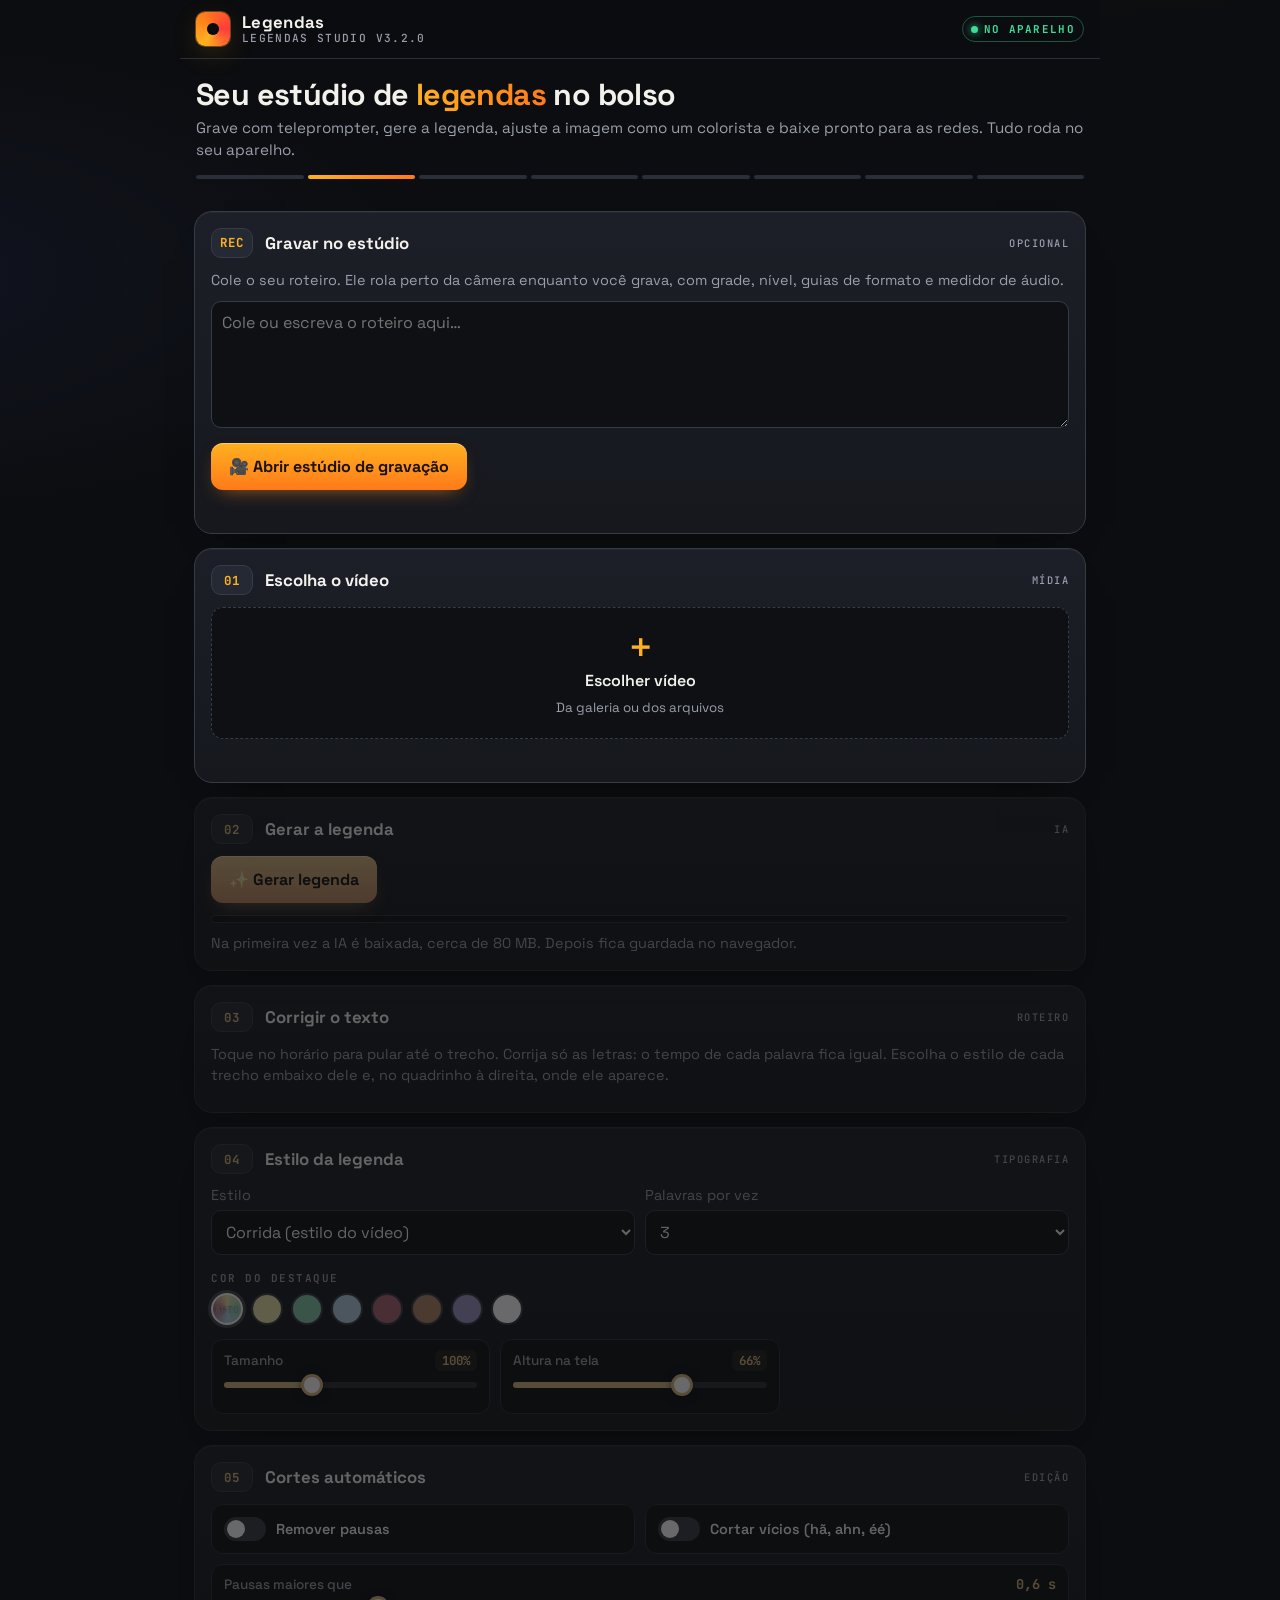
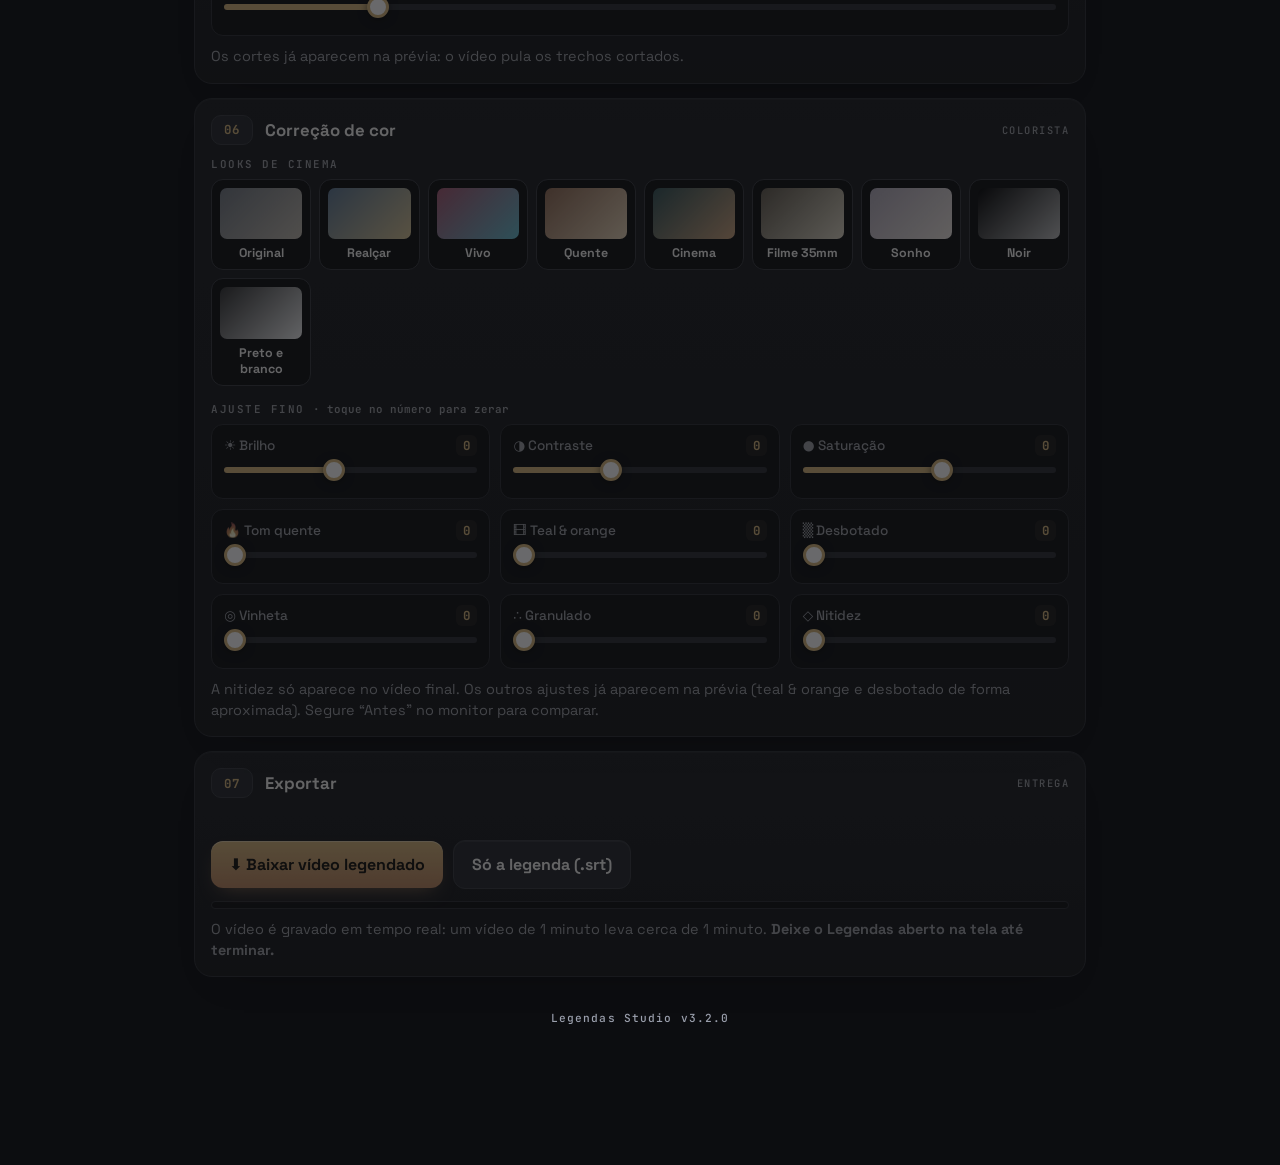
==== commit 51c0c0be: "v3.0.0: painel da Karla + página individual de cada cliente, com banco online (Supabase) - Painel co" ====
--- a/legendas/index.html
+++ b/legendas/index.html
@@ -1297,7 +1297,8 @@
     if(rot){
       script.value = rot;
       try{ localStorage.setItem('legendas-roteiro', rot); }catch(e){}
-      const tit = hp.get('t') || 'seu vídeo', zap = (hp.get('k')||'').replace(/\D/g,''), quem = hp.get('n') || 'sua mentora';
+      const tit = hp.get('t') || 'seu vídeo', zap = (hp.get('k')||'').replace(/\D/g,''), quem = hp.get('n') || 'sua orientadora';
+      const tok = (hp.get('tok')||'').replace(/[^0-9a-f]/gi,''), ativ = hp.get('a') || '';
       const esc = s => String(s).replace(/[&<>"]/g, c => ({'&':'&amp;','<':'&lt;','>':'&gt;','"':'&quot;'}[c]));
       const box = document.createElement('div');
       box.className = 'msg';
@@ -1305,6 +1306,21 @@
       box.innerHTML = '<b>Roteiro recebido: ' + esc(tit) + '</b><br>Ele já está no teleprompter abaixo. Grave, legende e poste.' +
         (zap ? '<br><a id="avisaGravei" href="#" style="display:inline-block;margin-top:8px;padding:9px 14px;border-radius:10px;background:#1fa855;color:#fff;font-weight:700;text-decoration:none">Avisar ' + esc(quem) + ' que gravei</a>' : '');
       script.parentNode.insertBefore(box, script);
+      if(tok && ativ){
+        const SB = 'https://yzqacsfmcludsrsyovcw.supabase.co', CH = 'sb_publishable_S2pQ2VuJnZpX9TXRZx6AOA_OM2kkFaa';
+        const linha = document.createElement('div');
+        linha.innerHTML = '<a id="prontoGravei" href="#" style="display:inline-block;margin-top:8px;margin-right:8px;padding:9px 14px;border-radius:10px;background:#1fa855;color:#fff;font-weight:700;text-decoration:none">✅ Pronto, gravei</a>' +
+          '<a href="../cliente.html#' + tok + '" style="display:inline-block;margin-top:8px;padding:9px 14px;border-radius:10px;border:1px solid currentColor;font-weight:700;text-decoration:none;color:inherit">‹ Minha página</a>';
+        box.appendChild(linha);
+        box.querySelector('#prontoGravei').onclick = async ev => { ev.preventDefault(); const bt = ev.currentTarget; bt.textContent = 'Enviando…';
+          try{
+            const r = await fetch(SB + '/rest/v1/rpc/portal_atividade', {method:'POST', headers:{'apikey':CH,'Authorization':'Bearer '+CH,'Content-Type':'application/json'},
+              body: JSON.stringify({tok:tok, atividade:ativ, novo_status:'gravado', nota:null, link:null})});
+            const ok = r.ok && (await r.json()) === true;
+            bt.textContent = ok ? '✅ ' + quem.split(' ')[0] + ' já foi avisada' : 'Não deu. Tente de novo';
+          }catch(e){ bt.textContent = 'Sem internet. Tente de novo'; }
+        };
+      }
       if(zap) box.querySelector('#avisaGravei').onclick = ev => { ev.preventDefault();
         window.open('https://wa.me/' + zap + '?text=' + encodeURIComponent('Oi, ' + quem + '! Gravei o vídeo "' + tit + '" ✅'), '_blank'); };
       history.replaceState(null, '', location.pathname + location.search);
@@ -1574,7 +1590,7 @@
 })();
 </script>
 
-<script>(function(){const VERSAO='3.1.0';document.querySelectorAll("[data-versao]").forEach(function(e){e.textContent="Legendas Studio v"+VERSAO})})();
+<script>(function(){const VERSAO='3.2.0';document.querySelectorAll("[data-versao]").forEach(function(e){e.textContent="Legendas Studio v"+VERSAO})})();
 if('serviceWorker' in navigator && location.protocol === 'https:') navigator.serviceWorker.register('sw.js').catch(e => console.warn('sw', e));
 </script>
 </body>
